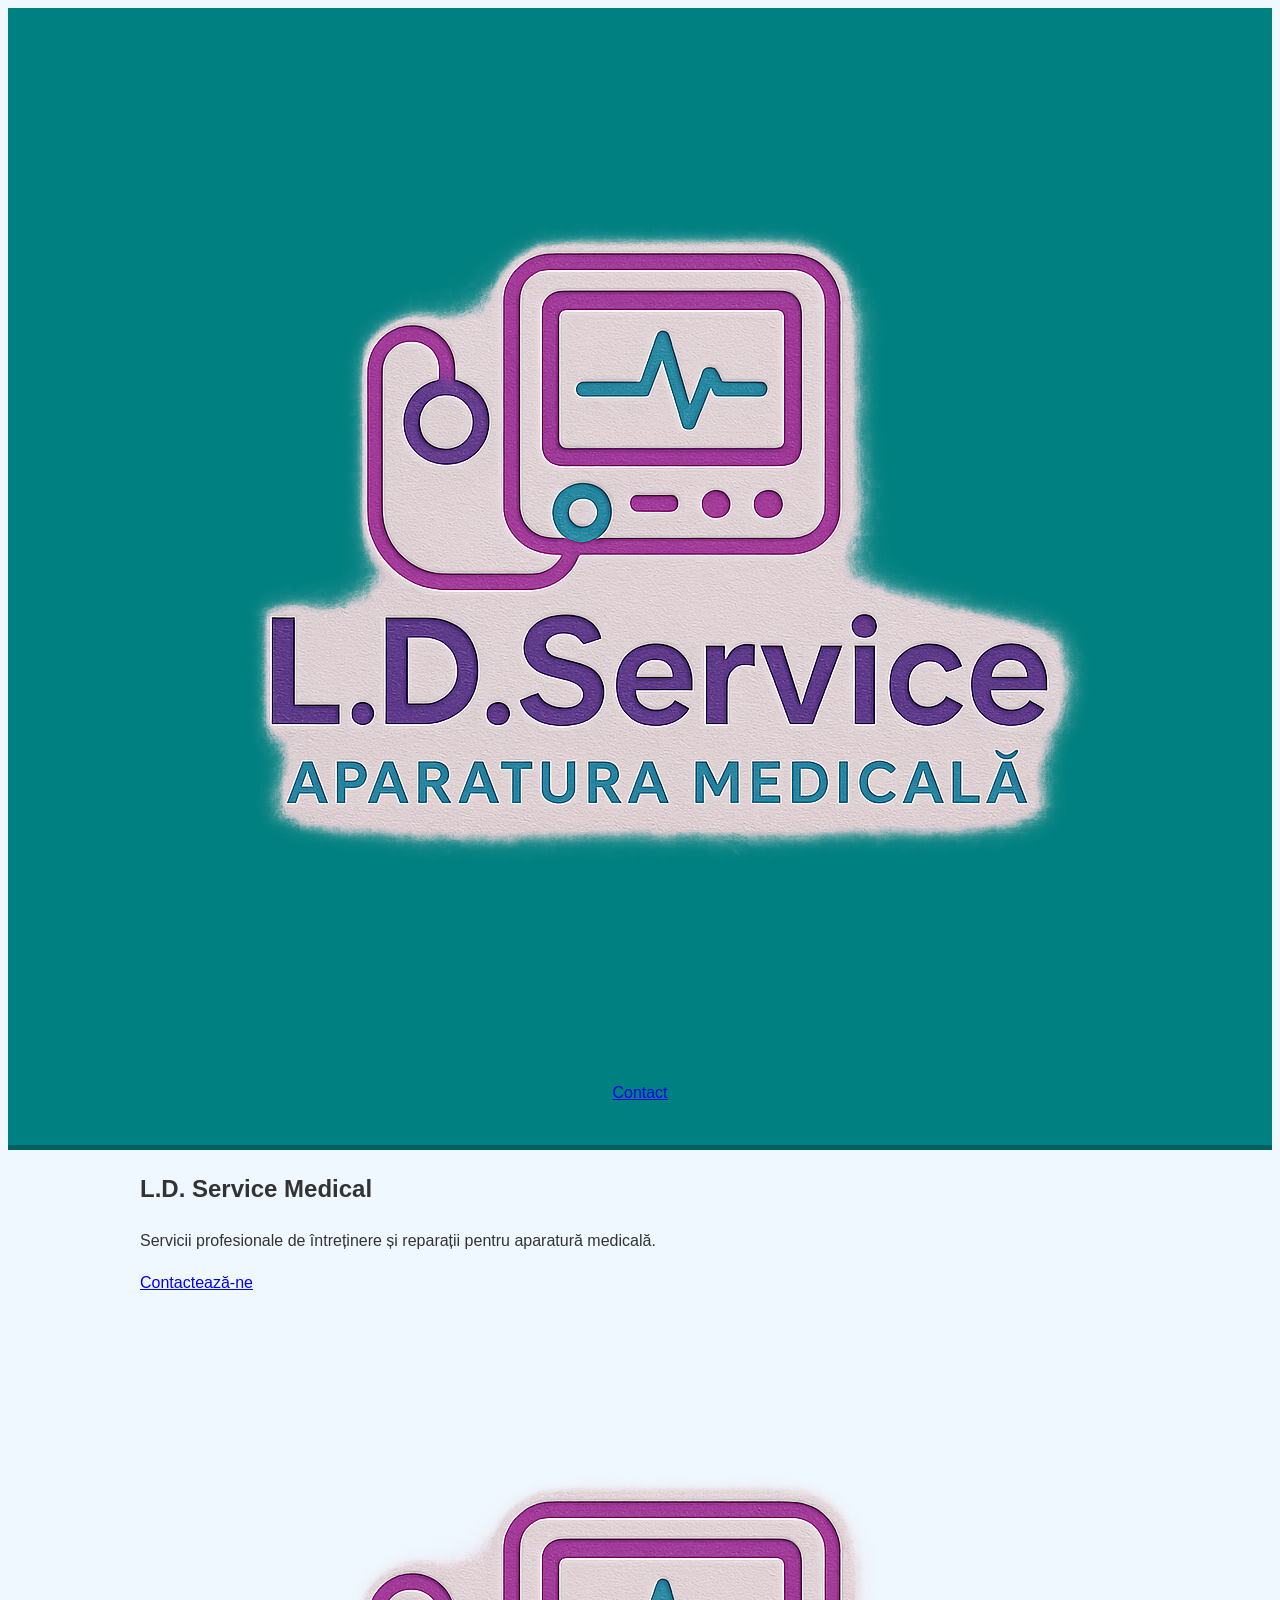
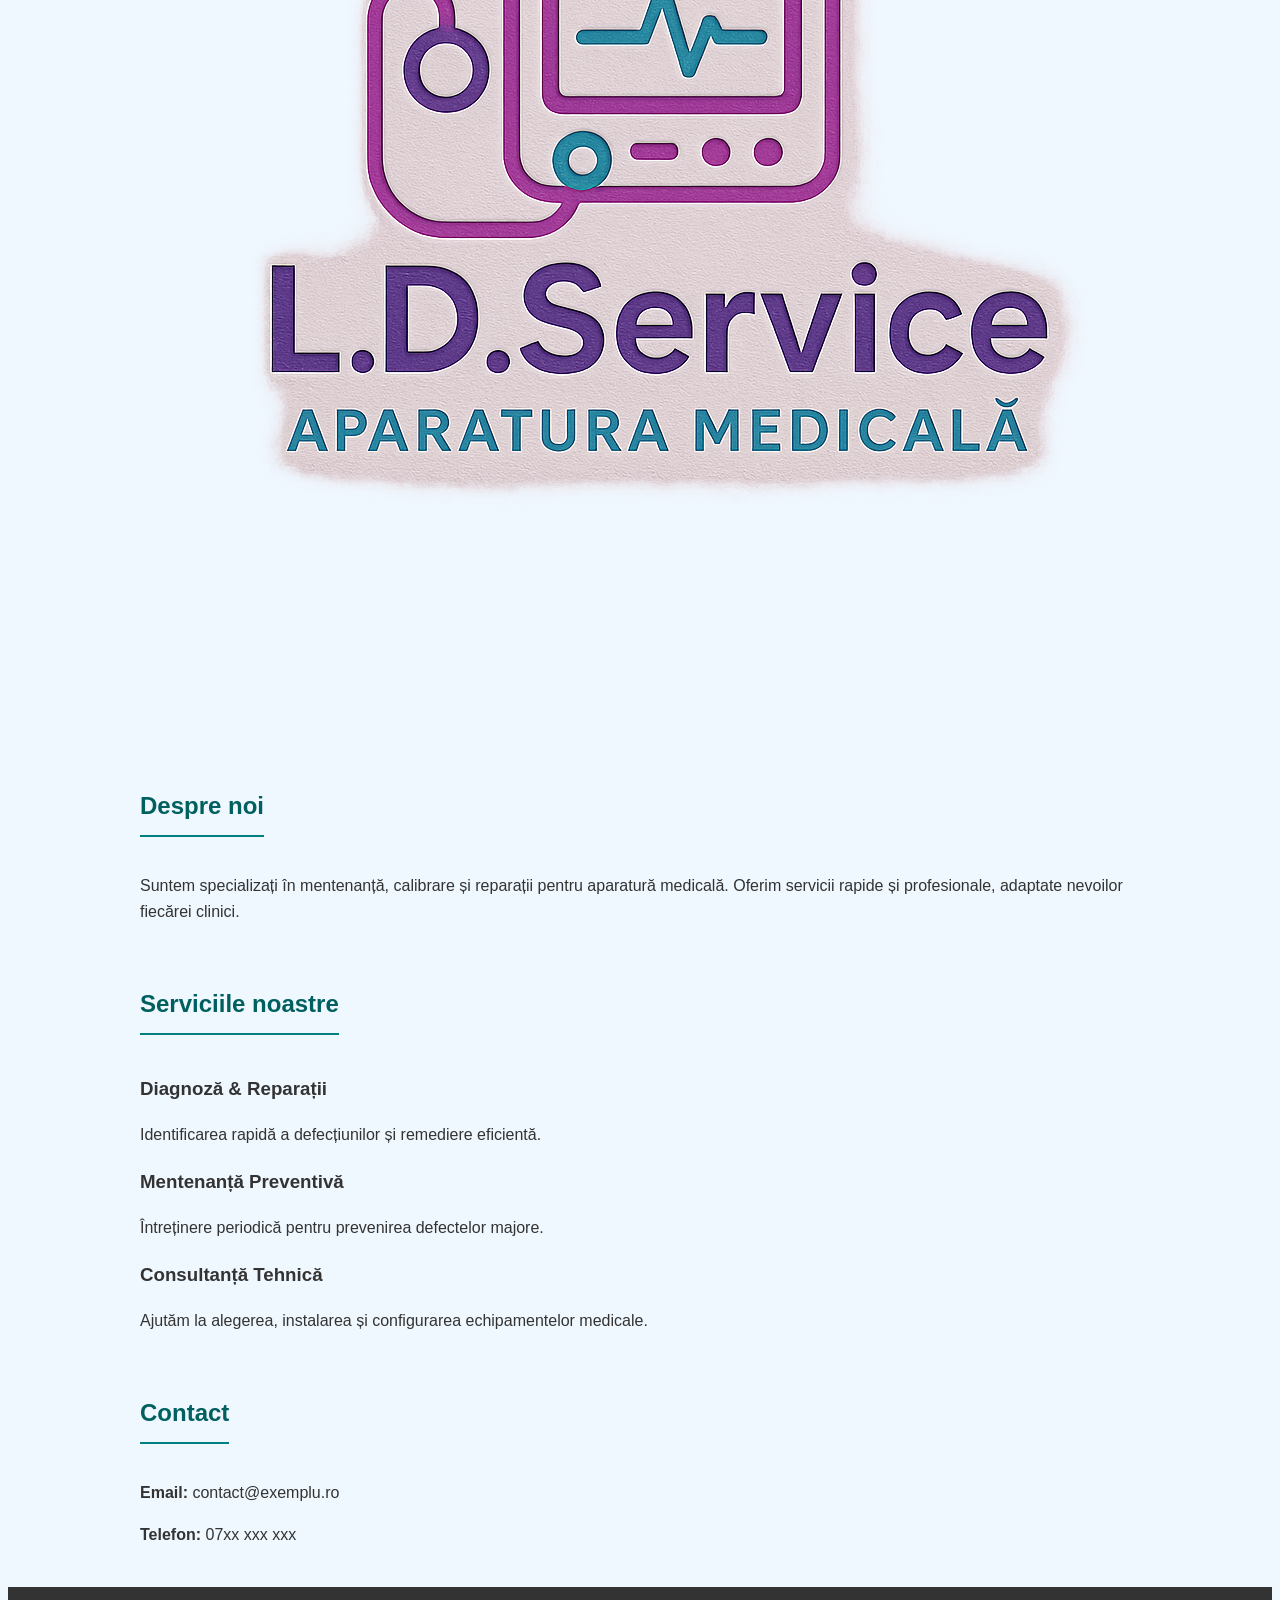
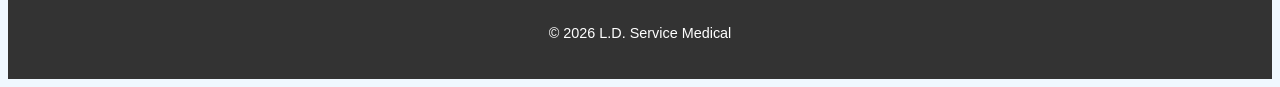
==== index.html @ e3cc91bc "index.html" ====
<!DOCTYPE html>
<html lang="ro">
<head>
    <meta charset="UTF-8">
    <meta name="viewport" content="width=device-width, initial-scale=1.0">
    <title>L.D. Service Medical</title>
    <link rel="stylesheet" href="style.css">
</head>

<body>

    <!-- HEADER -->
    <header>
        <div class="container header-content">
            <img src="logo.png" alt="L.D. Service Medical"#serviciiServicii</a>
                <a href="#contact">Contact</a>
            </nav>
        </div>
    </header>

    <!-- HERO -->
    <section class="hero">
        <div class="container hero-grid">
            <div>
                <h1>L.D. Service Medical</h1>
                <p>Servicii profesionale de întreținere și reparații pentru aparatură medicală.</p>
                <a href="#contact" class="btn">Contactează-ne</a>
            </div>

            <img src="logo.png" alt="Service Medical Logo" class="hero-img">
        </div>
    </section>

    <!-- DESPRE -->
    <section id="despre" class="section">
        <div class="container">
            <h2>Despre noi</h2>
            <p>
                Suntem specializați în mentenanță, calibrare și reparații pentru aparatură medicală.
                Oferim servicii rapide și profesionale, adaptate nevoilor fiecărei clinici.
            </p>
        </div>
    </section>

    <!-- SERVICII -->
    <section id="servicii" class="section">
        <div class="container">
            <h2>Serviciile noastre</h2>

            <div class="grid">
                <div class="card">
                    <h3>Diagnoză & Reparații</h3>
                    <p>Identificarea rapidă a defecțiunilor și remediere eficientă.</p>
                </div>

                <div class="card">
                    <h3>Mentenanță Preventivă</h3>
                    <p>Întreținere periodică pentru prevenirea defectelor majore.</p>
                </div>

                <div class="card">
                    <h3>Consultanță Tehnică</h3>
                    <p>Ajutăm la alegerea, instalarea și configurarea echipamentelor medicale.</p>
                </div>
            </div>
        </div>
    </section>

    <!-- CONTACT -->
    <section id="contact" class="section contact-section">
        <div class="container">
            <h2>Contact</h2>
            <p><strong>Email:</strong> contact@exemplu.ro</p>
            <p><strong>Telefon:</strong> 07xx xxx xxx</p>
        </div>
    </section>

    <!-- FOOTER -->
    <footer>
        <p>&copy; 2026 L.D. Service Medical</p>
    </footer>

</body>
</html>
---- style.css ----
{
    margin: 0;
    padding: 0;
    box-sizing: border-box;
}

body {
    /* --- Fonturi și fundal --- */
    font-family: 'Segoe UI', Tahoma, Geneva, Verdana, sans-serif; /* Font modern, curat */
    background-color: #f0f8ff; /* Un albastru foarte deschis, relaxant */
    color: #333; /* Culoare text principal */
    line-height: 1.6;
}

.container {
    width: 90%;
    max-width: 1000px; /* Previne site-ul să fie prea lat pe ecrane mari */
    margin: 0 auto; /* Centrează conținutul */
    padding: 0 20px;
}

header {
    background-color: #008080; /* Teal - o culoare medicală profesională */
    color: white;
    padding: 40px 0;
    text-align: center;
    border-bottom: 5px solid #005f5f; /* O nuanță mai închisă de teal pentru accent */
}

header h1 {
    font-size: 2.5rem;
    margin-bottom: 10px;
}

header .tagline {
    font-size: 1.2rem;
    font-weight: 300;
    opacity: 0.9;
}

main {
    padding: 40px 0;
}

section {
    margin-bottom: 40px;
}

h2 {
    color: #006060;
    margin-bottom: 20px;
    border-bottom: 2px solid #008080;
    padding-bottom: 10px;
    display: inline-block;
}

.introducere {
    background-color: white;
    padding: 30px;
    border-radius: 8px; /* Colțuri rotunjite */
    box-shadow: 0 2px 5px rgba(0,0,0,0.1); /* Efect de umbră discret */
}

.introducere p {
    font-size: 1.1rem;
    margin-bottom: 15px;
}

.servicii-grid {
    display: grid;
    grid-template-columns: repeat(auto-fit, minmax(300px, 1fr)); /* Grile responsive */
    gap: 20px;
}

.serviciu-item {
    background-color: white;
    padding: 20px;
    border-radius: 8px;
    border-left: 5px solid #008080; /* Linie verticală Teal pentru accent */
    box-shadow: 0 2px 5px rgba(0,0,0,0.1);
    transition: transform 0.3s ease; /* Efect vizual la trecerea mouse-ului */
}

.serviciu-item:hover {
    transform: translateY(-5px); /* Se ridică puțin la hover */
}

.serviciu-item h3 {
    color: #008080;
    margin-bottom: 10px;
}

footer {
    background-color: #333;
    color: white;
    text-align: center;
    padding: 20px 0;
    margin-top: auto; /* Împinge footer-ul jos dacă e conținut puțin */
}

footer p {
    font-size: 0.9rem;
}
/* Dimensiuni logo */
.logo-img {
  width: 36px;
  height: 36px;
  object-fit: contain;
  border-radius: 8px; /* arată bine pe fundaluri deschise */
  border: 1px solid var(--border);
  background: #fff;
}
.footer-logo .logo-img {
  border-color: rgba(255,255,255,0.2);
  background: transparent;
}
.hero-media img {
  max-width: 520px; /* limitează mărimea în HERO */
  width: 100%;
  height: auto;
  border-radius: 18px;
  border: 1px solid var(--border);
  box-shadow: var(--shadow);
}
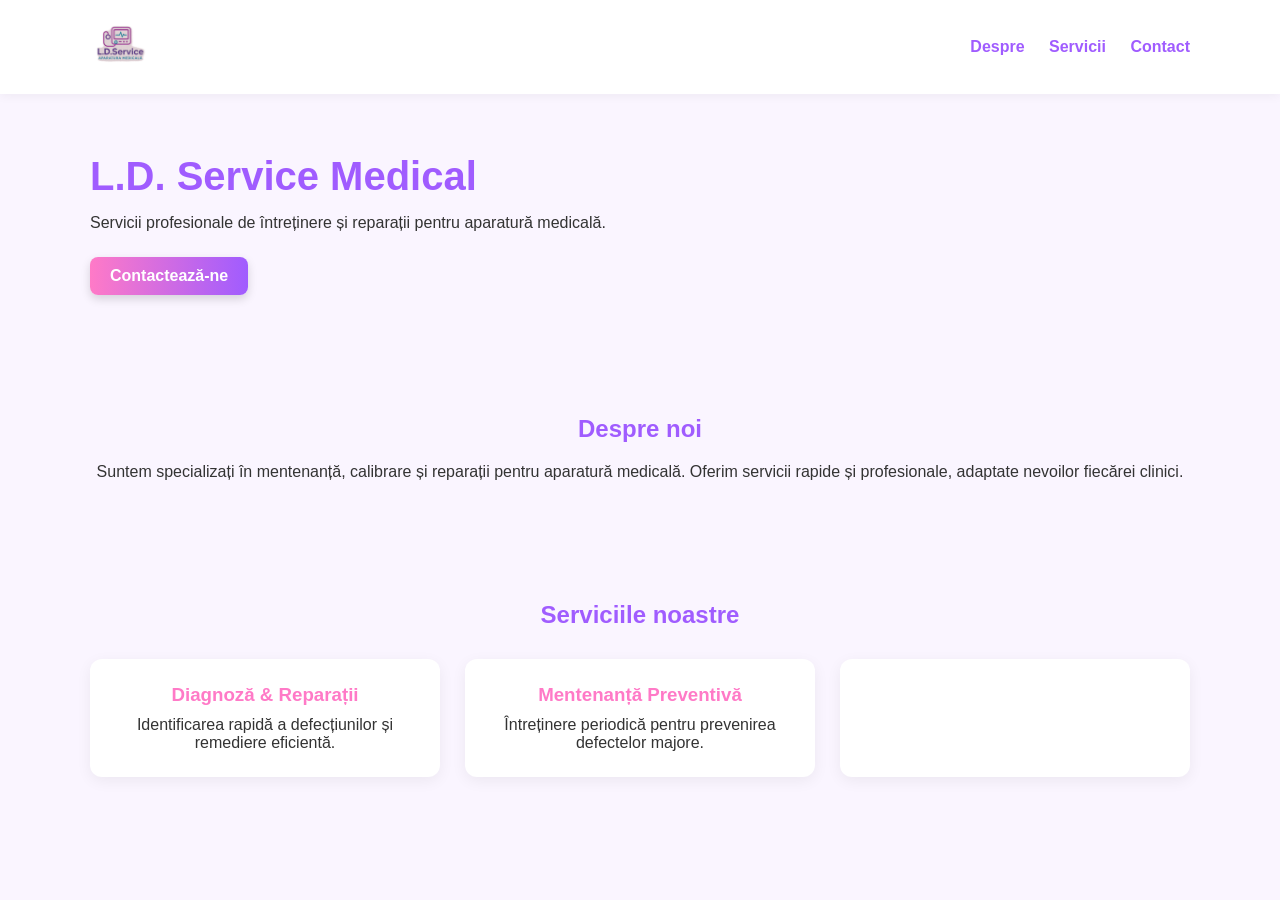
==== commit 0231d49d: "index.html" ====
--- a/index.html
+++ b/index.html
@@ -1,84 +1,66 @@
 <!DOCTYPE html>
 <html lang="ro">
 <head>
-    <meta charset="UTF-8">
-    <meta name="viewport" content="width=device-width, initial-scale=1.0">
-    <title>L.D. Service Medical</title>
-    <link rel="stylesheet" href="style.css">
+  <meta charset="UTF-8" />
+  <meta name="viewport" content="width=device-width, initial-scale=1.0"/>
+  <title>L.D. Service Medical</title>
+  <link rel="stylesheet" href="style.css" />
 </head>
 
 <body>
 
-    <!-- HEADER -->
-    <header>
-        <div class="container header-content">
-            <img src="logo.png" alt="L.D. Service Medical"#serviciiServicii</a>
-                <a href="#contact">Contact</a>
-            </nav>
+  <!-- HEADER -->
+  <header>
+    <div class="container header-content">
+      <a href="#despre" class="brand" aria-label="L.D. Service Medical - acasă">
+        <img src="logo.png" alt="Sigla L.D. Service Medical" class="logo" />
+      </a>
+
+      <nav class="main-nav" aria-label="Meniu principal">
+        <a href="#despre">Despre</a>
+        <a href="#servicii">Servicii</a>
+        <a href="#contact">Contact</a>
+      </nav>
+    </div>
+  </header>
+
+  <!-- HERO (fără imagine) -->
+  <section class="hero">
+    <div class="container hero-grid">
+      <div>
+        <h1>L.D. Service Medical</h1>
+        <p>Servicii profesionale de întreținere și reparații pentru aparatură medicală.</p>
+        <a href="#contact" class="btn">Contactează-ne</a>
+      </div>
+      <!-- Fără <img> aici, ca să nu mai apară logo mare -->
+    </div>
+  </section>
+
+  <!-- DESPRE -->
+  <section id="despre" class="section">
+    <div class="container">
+      <h2>Despre noi</h2>
+      <p>
+        Suntem specializați în mentenanță, calibrare și reparații pentru aparatură medicală.
+        Oferim servicii rapide și profesionale, adaptate nevoilor fiecărei clinici.
+      </p>
+    </div>
+  </section>
+
+  <!-- SERVICII -->
+  <section id="servicii" class="section">
+    <div class="container">
+      <h2>Serviciile noastre</h2>
+
+      <div class="grid">
+        <div class="card">
+          <h3>Diagnoză &amp; Reparații</h3>
+          <p>Identificarea rapidă a defecțiunilor și remediere eficientă.</p>
         </div>
-    </header>
 
-    <!-- HERO -->
-    <section class="hero">
-        <div class="container hero-grid">
-            <div>
-                <h1>L.D. Service Medical</h1>
-                <p>Servicii profesionale de întreținere și reparații pentru aparatură medicală.</p>
-                <a href="#contact" class="btn">Contactează-ne</a>
-            </div>
+        <div class="card">
+          <h3>Mentenanță Preventivă</h3>
+          <p>Întreținere periodică pentru prevenirea defectelor majore.</p>
+        </div>
 
-            <img src="logo.png" alt="Service Medical Logo" class="hero-img">
-        </div>
-    </section>
-
-    <!-- DESPRE -->
-    <section id="despre" class="section">
-        <div class="container">
-            <h2>Despre noi</h2>
-            <p>
-                Suntem specializați în mentenanță, calibrare și reparații pentru aparatură medicală.
-                Oferim servicii rapide și profesionale, adaptate nevoilor fiecărei clinici.
-            </p>
-        </div>
-    </section>
-
-    <!-- SERVICII -->
-    <section id="servicii" class="section">
-        <div class="container">
-            <h2>Serviciile noastre</h2>
-
-            <div class="grid">
-                <div class="card">
-                    <h3>Diagnoză & Reparații</h3>
-                    <p>Identificarea rapidă a defecțiunilor și remediere eficientă.</p>
-                </div>
-
-                <div class="card">
-                    <h3>Mentenanță Preventivă</h3>
-                    <p>Întreținere periodică pentru prevenirea defectelor majore.</p>
-                </div>
-
-                <div class="card">
-                    <h3>Consultanță Tehnică</h3>
-                    <p>Ajutăm la alegerea, instalarea și configurarea echipamentelor medicale.</p>
-                </div>
-            </div>
-        </div>
-    </section>
-
-    <!-- CONTACT -->
-    <section id="contact" class="section contact-section">
-        <div class="container">
-            <h2>Contact</h2>
-            <p><strong>Email:</strong> contact@exemplu.ro</p>
-            <p><strong>Telefon:</strong> 07xx xxx xxx</p>
-        </div>
-    </section>
-
-    <!-- FOOTER -->
-    <footer>
-        <p>&copy; 2026 L.D. Service Medical</p>
-    </footer>
-
-</body>
-</html>
+        <div class="card">
--- a/style.css
+++ b/style.css
@@ -1,124 +1,150 @@
-{
+/* RESET */
+* {
     margin: 0;
     padding: 0;
     box-sizing: border-box;
 }
 
+/* PALETA */
+:root {
+    --mov: #a05cff;
+    --roz: #ff7ac7;
+    --fundal: #faf5ff;
+    --text: #333;
+    --card: #fff;
+}
+
+/* GENERALE */
 body {
-    /* --- Fonturi și fundal --- */
-    font-family: 'Segoe UI', Tahoma, Geneva, Verdana, sans-serif; /* Font modern, curat */
-    background-color: #f0f8ff; /* Un albastru foarte deschis, relaxant */
-    color: #333; /* Culoare text principal */
-    line-height: 1.6;
+    font-family: "Segoe UI", sans-serif;
+    background: var(--fundal);
+    color: var(--text);
 }
 
 .container {
     width: 90%;
-    max-width: 1000px; /* Previne site-ul să fie prea lat pe ecrane mari */
-    margin: 0 auto; /* Centrează conținutul */
-    padding: 0 20px;
+    max-width: 1100px;
+    margin: auto;
 }
 
+/* HEADER */
 header {
-    background-color: #008080; /* Teal - o culoare medicală profesională */
-    color: white;
-    padding: 40px 0;
-    text-align: center;
-    border-bottom: 5px solid #005f5f; /* O nuanță mai închisă de teal pentru accent */
+    background: white;
+    box-shadow: 0 2px 10px rgba(0,0,0,0.05);
+    padding: 15px 0;
 }
 
-header h1 {
-    font-size: 2.5rem;
-    margin-bottom: 10px;
+.header-content {
+    display: flex;
+    justify-content: space-between;
+    align-items: center;
 }
 
-header .tagline {
-    font-size: 1.2rem;
-    font-weight: 300;
-    opacity: 0.9;
+.logo {
+    height: 60px;
 }
 
-main {
-    padding: 40px 0;
+nav a {
+    margin-left: 20px;
+    text-decoration: none;
+    color: var(--mov);
+    font-weight: 600;
 }
 
-section {
-    margin-bottom: 40px;
+/* HERO */
+.hero {
+    padding: 60px 0;
+}
+
+.hero-grid {
+    display: grid;
+    grid-template-columns: 1fr 1fr;
+    align-items: center;
+    gap: 40px;
+}
+
+.hero h1 {
+    font-size: 2.5rem;
+    color: var(--mov);
+}
+
+.hero p {
+    margin: 15px 0;
+}
+
+.hero-img {
+    width: 100%;
+    max-width: 300px;
+    justify-self: center;
+}
+
+/* BUTON */
+.btn {
+    display: inline-block;
+    padding: 10px 20px;
+    background: linear-gradient(90deg, var(--roz), var(--mov));
+    color: white;
+    border-radius: 8px;
+    text-decoration: none;
+    font-weight: bold;
+    box-shadow: 0 4px 10px rgba(0,0,0,0.15);
+    margin-top: 10px;
+}
+
+/* SECTIUNI */
+.section {
+    padding: 60px 0;
+    text-align: center;
 }
 
 h2 {
-    color: #006060;
     margin-bottom: 20px;
-    border-bottom: 2px solid #008080;
-    padding-bottom: 10px;
-    display: inline-block;
+    color: var(--mov);
 }
 
-.introducere {
-    background-color: white;
-    padding: 30px;
-    border-radius: 8px; /* Colțuri rotunjite */
-    box-shadow: 0 2px 5px rgba(0,0,0,0.1); /* Efect de umbră discret */
+/* GRID SERVICII */
+.grid {
+    display: grid;
+    grid-template-columns: repeat(auto-fit, minmax(250px, 1fr));
+    gap: 25px;
+    margin-top: 30px;
 }
 
-.introducere p {
-    font-size: 1.1rem;
-    margin-bottom: 15px;
+.card {
+    background: var(--card);
+    padding: 25px;
+    border-radius: 12px;
+    box-shadow: 0 4px 15px rgba(0,0,0,0.06);
 }
 
-.servicii-grid {
-    display: grid;
-    grid-template-columns: repeat(auto-fit, minmax(300px, 1fr)); /* Grile responsive */
-    gap: 20px;
+.card h3 {
+    margin-bottom: 10px;
+    color: var(--roz);
 }
 
-.serviciu-item {
-    background-color: white;
-    padding: 20px;
-    border-radius: 8px;
-    border-left: 5px solid #008080; /* Linie verticală Teal pentru accent */
-    box-shadow: 0 2px 5px rgba(0,0,0,0.1);
-    transition: transform 0.3s ease; /* Efect vizual la trecerea mouse-ului */
+/* CONTACT */
+.contact-section p {
+    font-size: 1.1rem;
+    margin: 8px 0;
 }
 
-.serviciu-item:hover {
-    transform: translateY(-5px); /* Se ridică puțin la hover */
+/* FOOTER */
+footer {
+    background: var(--mov);
+    color: white;
+    text-align: center;
+    padding: 15px 0;
+    margin-top: 40px;
 }
 
-.serviciu-item h3 {
-    color: #008080;
-    margin-bottom: 10px;
+/* RESPONSIVE */
+@media(max-width: 768px){
+    .hero-grid {
+        grid-template-columns: 1fr;
+        text-align: center;
+    }
+
+    nav {
+        display: none; /* simplu pentru început */
+    }
 }
-
-footer {
-    background-color: #333;
-    color: white;
-    text-align: center;
-    padding: 20px 0;
-    margin-top: auto; /* Împinge footer-ul jos dacă e conținut puțin */
-}
-
-footer p {
-    font-size: 0.9rem;
-}
-/* Dimensiuni logo */
-.logo-img {
-  width: 36px;
-  height: 36px;
-  object-fit: contain;
-  border-radius: 8px; /* arată bine pe fundaluri deschise */
-  border: 1px solid var(--border);
-  background: #fff;
-}
-.footer-logo .logo-img {
-  border-color: rgba(255,255,255,0.2);
-  background: transparent;
-}
-.hero-media img {
-  max-width: 520px; /* limitează mărimea în HERO */
-  width: 100%;
-  height: auto;
-  border-radius: 18px;
-  border: 1px solid var(--border);
-  box-shadow: var(--shadow);
-}
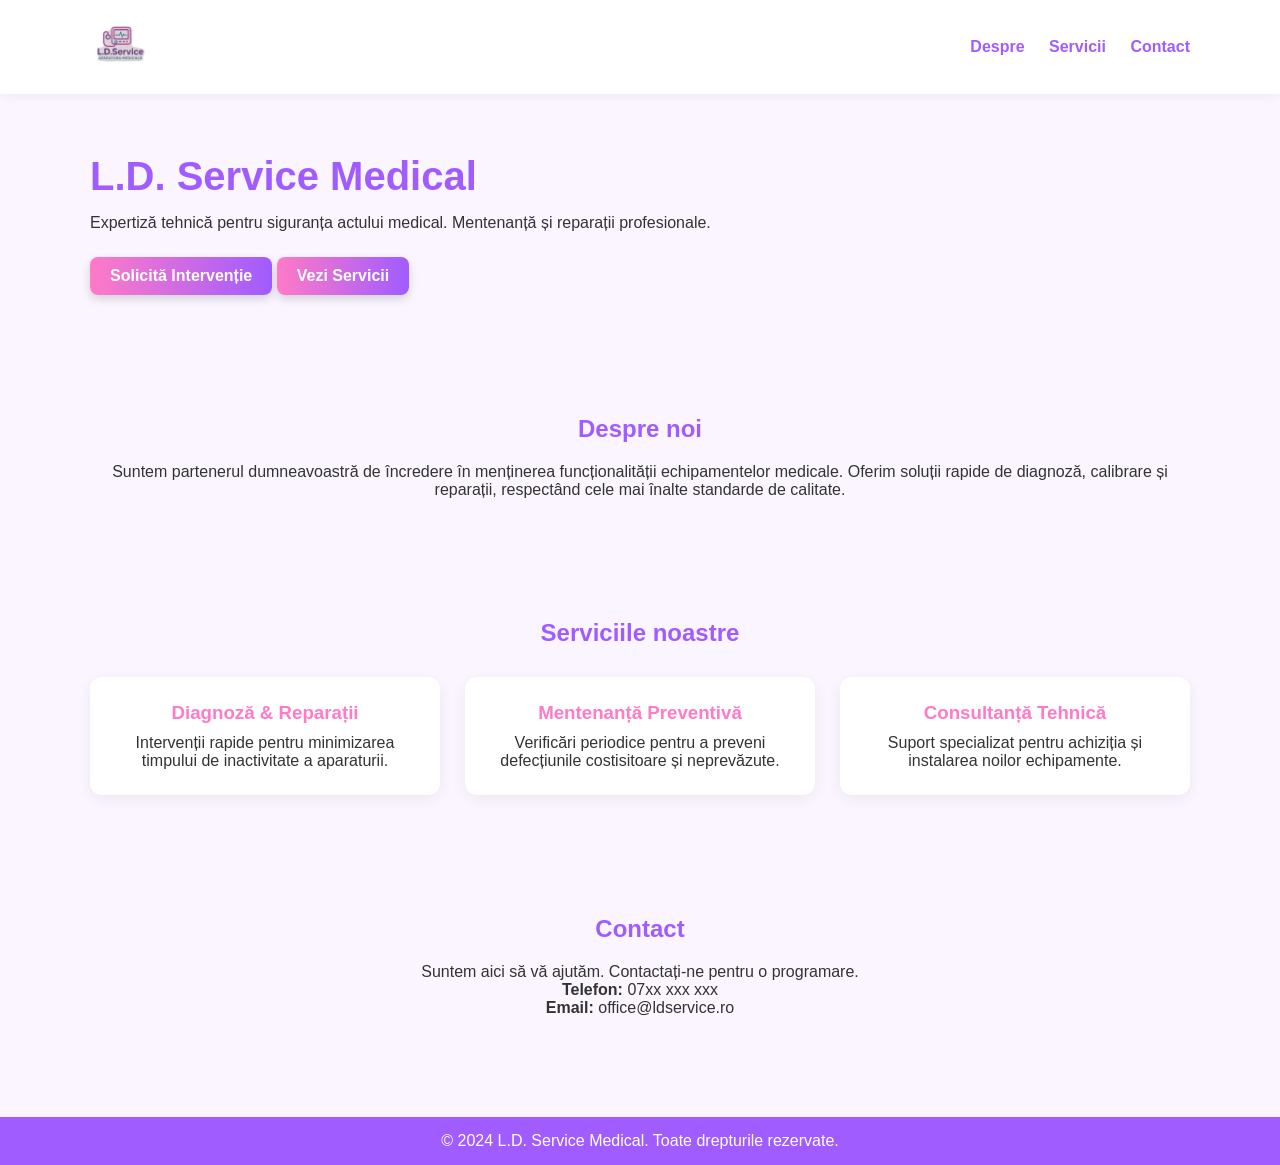
==== commit baf7b5c6: "index.html" ====
--- a/index.html
+++ b/index.html
@@ -3,64 +3,84 @@
 <head>
   <meta charset="UTF-8" />
   <meta name="viewport" content="width=device-width, initial-scale=1.0"/>
-  <title>L.D. Service Medical</title>
+  <title>L.D. Service Medical | Profesionalism în Mentenanță</title>
   <link rel="stylesheet" href="style.css" />
 </head>
-
 <body>
 
-  <!-- HEADER -->
   <header>
     <div class="container header-content">
-      <a href="#despre" class="brand" aria-label="L.D. Service Medical - acasă">
-        <img src="logo.png" alt="Sigla L.D. Service Medical" class="logo" />
+      <a href="#" class="brand">
+        <img src="logo.png" alt="L.D. Service Medical" class="logo" />
       </a>
-
-      <nav class="main-nav" aria-label="Meniu principal">
+      <nav class="main-nav">
         <a href="#despre">Despre</a>
         <a href="#servicii">Servicii</a>
-        <a href="#contact">Contact</a>
+        <a href="#contact" class="btn-nav">Contact</a>
       </nav>
     </div>
   </header>
 
-  <!-- HERO (fără imagine) -->
-  <section class="hero">
-    <div class="container hero-grid">
-      <div>
+  <main>
+    <section class="hero">
+      <div class="container">
         <h1>L.D. Service Medical</h1>
-        <p>Servicii profesionale de întreținere și reparații pentru aparatură medicală.</p>
-        <a href="#contact" class="btn">Contactează-ne</a>
+        <p>Expertiză tehnică pentru siguranța actului medical. Mentenanță și reparații profesionale.</p>
+        <div class="hero-btns">
+          <a href="#contact" class="btn">Solicită Intervenție</a>
+          <a href="#servicii" class="btn btn-outline">Vezi Servicii</a>
+        </div>
       </div>
-      <!-- Fără <img> aici, ca să nu mai apară logo mare -->
+    </section>
+
+    <section id="despre" class="section">
+      <div class="container">
+        <h2>Despre noi</h2>
+        <div class="divider"></div>
+        <p class="section-text">
+          Suntem partenerul dumneavoastră de încredere în menținerea funcționalității echipamentelor medicale. 
+          Oferim soluții rapide de diagnoză, calibrare și reparații, respectând cele mai înalte standarde de calitate.
+        </p>
+      </div>
+    </section>
+
+    <section id="servicii" class="section bg-light">
+      <div class="container">
+        <h2>Serviciile noastre</h2>
+        <div class="grid">
+          <article class="card">
+            <h3>Diagnoză & Reparații</h3>
+            <p>Intervenții rapide pentru minimizarea timpului de inactivitate a aparaturii.</p>
+          </article>
+          <article class="card">
+            <h3>Mentenanță Preventivă</h3>
+            <p>Verificări periodice pentru a preveni defecțiunile costisitoare și neprevăzute.</p>
+          </article>
+          <article class="card">
+            <h3>Consultanță Tehnică</h3>
+            <p>Suport specializat pentru achiziția și instalarea noilor echipamente.</p>
+          </article>
+        </div>
+      </div>
+    </section>
+
+    <section id="contact" class="section">
+      <div class="container">
+        <h2>Contact</h2>
+        <p>Suntem aici să vă ajutăm. Contactați-ne pentru o programare.</p>
+        <div class="contact-info">
+          <p><strong>Telefon:</strong> 07xx xxx xxx</p>
+          <p><strong>Email:</strong> office@ldservice.ro</p>
+        </div>
+      </div>
+    </section>
+  </main>
+
+  <footer>
+    <div class="container">
+      <p>&copy; 2024 L.D. Service Medical. Toate drepturile rezervate.</p>
     </div>
-  </section>
+  </footer>
 
-  <!-- DESPRE -->
-  <section id="despre" class="section">
-    <div class="container">
-      <h2>Despre noi</h2>
-      <p>
-        Suntem specializați în mentenanță, calibrare și reparații pentru aparatură medicală.
-        Oferim servicii rapide și profesionale, adaptate nevoilor fiecărei clinici.
-      </p>
-    </div>
-  </section>
-
-  <!-- SERVICII -->
-  <section id="servicii" class="section">
-    <div class="container">
-      <h2>Serviciile noastre</h2>
-
-      <div class="grid">
-        <div class="card">
-          <h3>Diagnoză &amp; Reparații</h3>
-          <p>Identificarea rapidă a defecțiunilor și remediere eficientă.</p>
-        </div>
-
-        <div class="card">
-          <h3>Mentenanță Preventivă</h3>
-          <p>Întreținere periodică pentru prevenirea defectelor majore.</p>
-        </div>
-
-        <div class="card">
+</body>
+</html>
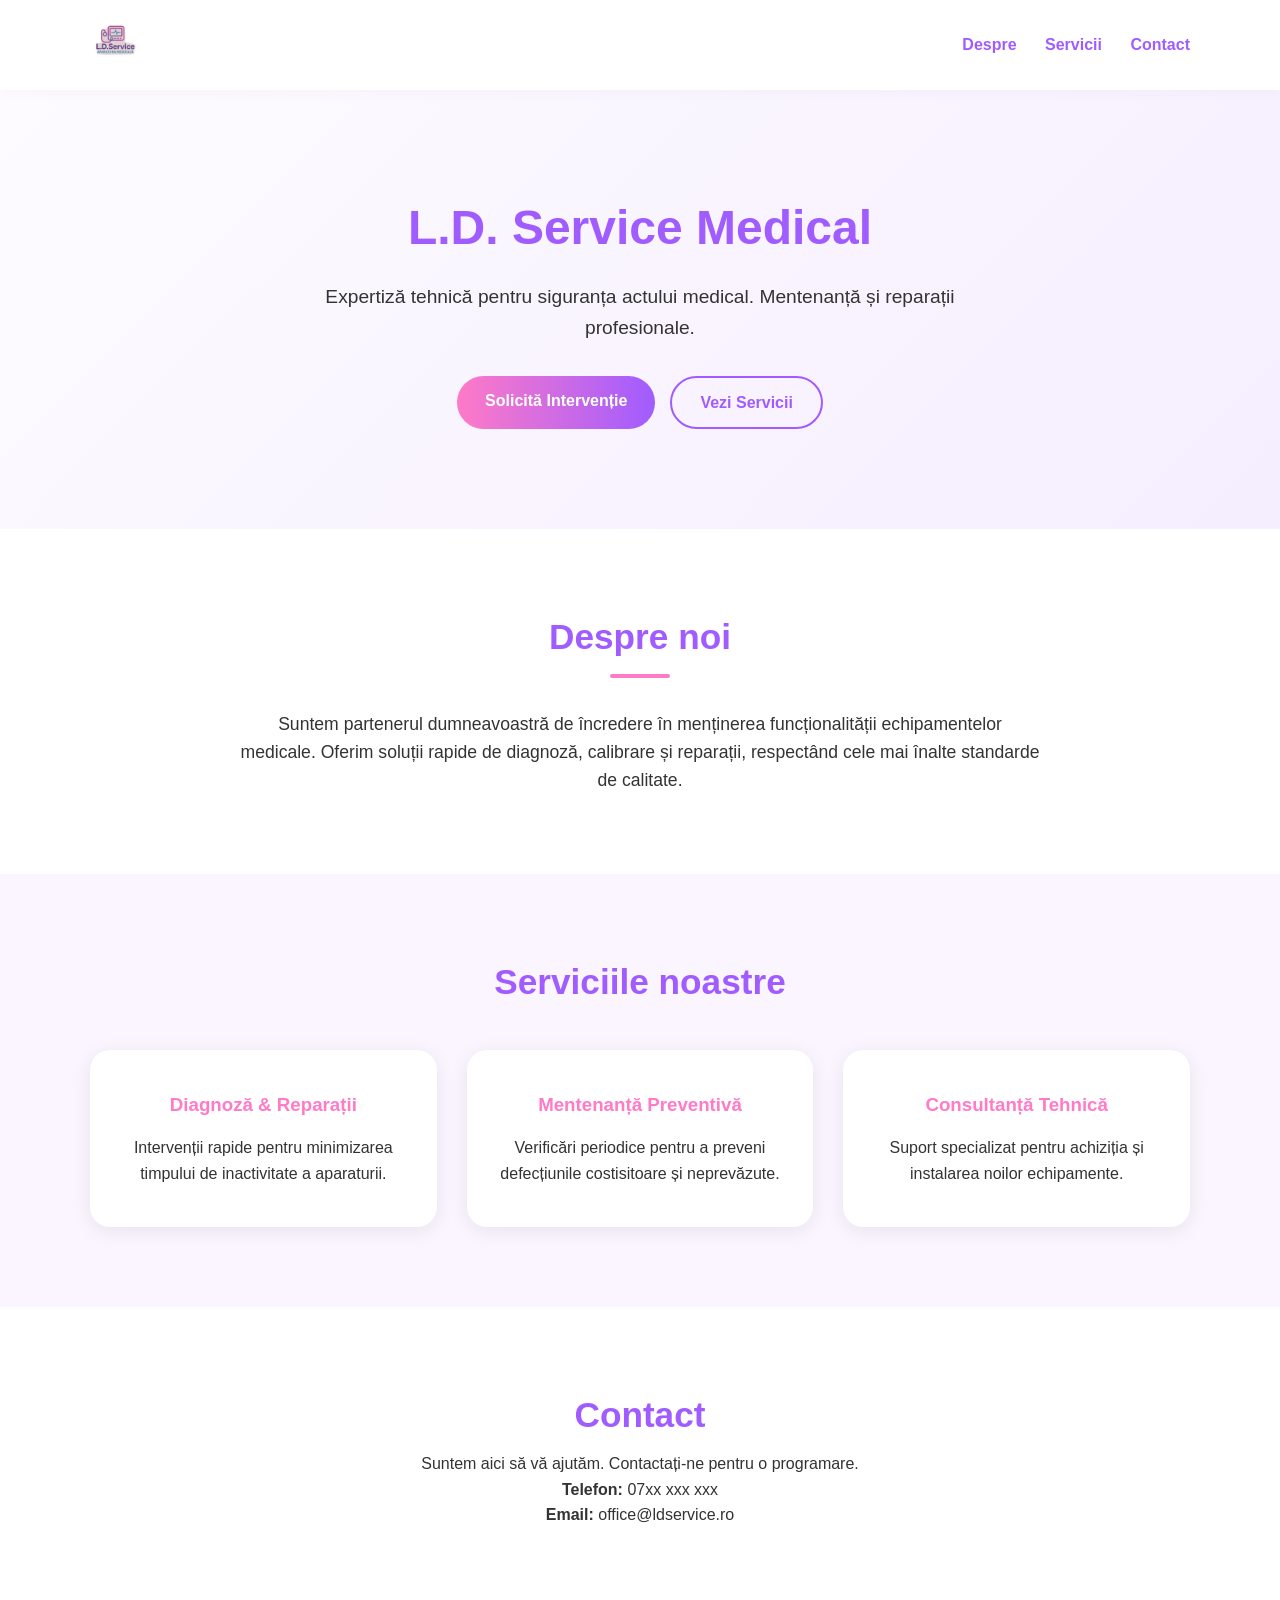
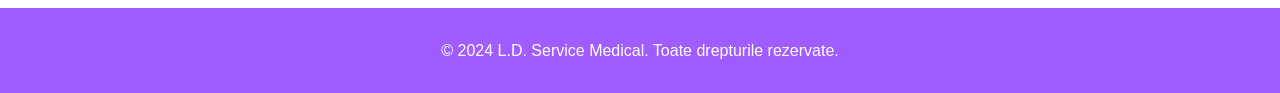
==== commit 9a9c674d: "index.html" ====
--- a/index.html
+++ b/index.html
@@ -27,7 +27,7 @@
         <h1>L.D. Service Medical</h1>
         <p>Expertiză tehnică pentru siguranța actului medical. Mentenanță și reparații profesionale.</p>
         <div class="hero-btns">
-          <a href="#contact" class="btn">Solicită Intervenție</a>
+          <a href="contact.html" class="btn">Solicită Intervenție</a>
           <a href="#servicii" class="btn btn-outline">Vezi Servicii</a>
         </div>
       </div>
--- a/style.css
+++ b/style.css
@@ -1,24 +1,25 @@
-/* RESET */
+:root {
+    --primary: #a05cff;
+    --secondary: #ff7ac7;
+    --dark: #333;
+    --light: #faf5ff;
+    --white: #ffffff;
+    --shadow: 0 4px 20px rgba(0,0,0,0.08);
+}
+
 * {
     margin: 0;
     padding: 0;
     box-sizing: border-box;
 }
 
-/* PALETA */
-:root {
-    --mov: #a05cff;
-    --roz: #ff7ac7;
-    --fundal: #faf5ff;
-    --text: #333;
-    --card: #fff;
-}
-
-/* GENERALE */
+html { scroll-behavior: smooth; }
+
 body {
-    font-family: "Segoe UI", sans-serif;
-    background: var(--fundal);
-    color: var(--text);
+    font-family: 'Segoe UI', Roboto, Helvetica, Arial, sans-serif;
+    line-height: 1.6;
+    color: var(--dark);
+    background-color: var(--white);
 }
 
 .container {
@@ -29,9 +30,12 @@
 
 /* HEADER */
 header {
-    background: white;
-    box-shadow: 0 2px 10px rgba(0,0,0,0.05);
-    padding: 15px 0;
+    background: var(--white);
+    padding: 1rem 0;
+    position: sticky;
+    top: 0;
+    box-shadow: 0 2px 15px rgba(0,0,0,0.03);
+    z-index: 100;
 }
 
 .header-content {
@@ -40,111 +44,170 @@
     align-items: center;
 }
 
-.logo {
-    height: 60px;
-}
-
-nav a {
-    margin-left: 20px;
+.logo { height: 50px; }
+
+.main-nav a {
     text-decoration: none;
-    color: var(--mov);
+    color: var(--primary);
     font-weight: 600;
-}
+    margin-left: 1.5rem;
+    transition: 0.3s;
+}
+
+.main-nav a:hover { color: var(--secondary); }
 
 /* HERO */
 .hero {
-    padding: 60px 0;
-}
-
-.hero-grid {
-    display: grid;
-    grid-template-columns: 1fr 1fr;
-    align-items: center;
-    gap: 40px;
+    padding: 100px 0;
+    background: linear-gradient(135deg, #fdfbff 0%, #f5eeff 100%);
+    text-align: center;
 }
 
 .hero h1 {
-    font-size: 2.5rem;
-    color: var(--mov);
+    font-size: 3rem;
+    color: var(--primary);
+    margin-bottom: 1rem;
 }
 
 .hero p {
-    margin: 15px 0;
-}
-
-.hero-img {
-    width: 100%;
-    max-width: 300px;
-    justify-self: center;
-}
-
-/* BUTON */
+    font-size: 1.2rem;
+    max-width: 700px;
+    margin: 0 auto 2rem;
+}
+
+.hero-btns {
+    display: flex;
+    gap: 15px;
+    justify-content: center;
+}
+
+/* BUTOANE */
 .btn {
-    display: inline-block;
-    padding: 10px 20px;
-    background: linear-gradient(90deg, var(--roz), var(--mov));
-    color: white;
-    border-radius: 8px;
+    padding: 12px 28px;
+    border-radius: 50px;
     text-decoration: none;
-    font-weight: bold;
-    box-shadow: 0 4px 10px rgba(0,0,0,0.15);
-    margin-top: 10px;
+    font-weight: 600;
+    transition: 0.3s;
+    background: linear-gradient(90deg, var(--secondary), var(--primary));
+    color: var(--white);
+    border: none;
+}
+
+.btn-outline {
+    background: transparent;
+    border: 2px solid var(--primary);
+    color: var(--primary);
+}
+
+.btn:hover {
+    transform: translateY(-2px);
+    box-shadow: 0 5px 15px rgba(160, 92, 255, 0.3);
 }
 
 /* SECTIUNI */
-.section {
-    padding: 60px 0;
-    text-align: center;
-}
-
-h2 {
-    margin-bottom: 20px;
-    color: var(--mov);
-}
+.section { padding: 80px 0; text-align: center; }
+.bg-light { background-color: var(--light); }
+
+h2 { font-size: 2.2rem; color: var(--primary); margin-bottom: 0.5rem; }
+
+.divider {
+    width: 60px;
+    height: 4px;
+    background: var(--secondary);
+    margin: 0 auto 2rem;
+    border-radius: 2px;
+}
+
+.section-text { max-width: 800px; margin: auto; font-size: 1.1rem; }
 
 /* GRID SERVICII */
 .grid {
     display: grid;
-    grid-template-columns: repeat(auto-fit, minmax(250px, 1fr));
-    gap: 25px;
-    margin-top: 30px;
+    grid-template-columns: repeat(auto-fit, minmax(280px, 1fr));
+    gap: 30px;
+    margin-top: 40px;
 }
 
 .card {
-    background: var(--card);
-    padding: 25px;
-    border-radius: 12px;
-    box-shadow: 0 4px 15px rgba(0,0,0,0.06);
-}
-
-.card h3 {
-    margin-bottom: 10px;
-    color: var(--roz);
-}
-
-/* CONTACT */
-.contact-section p {
-    font-size: 1.1rem;
-    margin: 8px 0;
-}
+    background: var(--white);
+    padding: 40px 30px;
+    border-radius: 20px;
+    box-shadow: var(--shadow);
+    transition: 0.3s;
+}
+
+.card:hover { transform: translateY(-10px); }
+.card h3 { color: var(--secondary); margin-bottom: 15px; }
 
 /* FOOTER */
 footer {
-    background: var(--mov);
-    color: white;
+    background: var(--primary);
+    color: var(--white);
+    padding: 30px 0;
     text-align: center;
-    padding: 15px 0;
-    margin-top: 40px;
 }
 
 /* RESPONSIVE */
-@media(max-width: 768px){
-    .hero-grid {
-        grid-template-columns: 1fr;
-        text-align: center;
+@media (max-width: 768px) {
+    .hero h1 { font-size: 2.2rem; }
+    .main-nav { display: none; } /* Recomandat: Adaugă un meniu burger ulterior */
+    .hero-btns { flex-direction: column; align-items: center; }
+}
+/* STILURI PENTRU FORMULAR */
+.form-wrapper {
+    max-width: 600px;
+    margin: 0 auto;
+    background: var(--white);
+    padding: 40px;
+    border-radius: 20px;
+    box-shadow: var(--shadow);
+    text-align: left;
+}
+
+.contact-form {
+    margin-top: 30px;
+}
+
+.form-group {
+    margin-bottom: 20px;
+}
+
+.form-group label {
+    display: block;
+    margin-bottom: 8px;
+    font-weight: 600;
+    color: var(--primary);
+}
+
+.form-group input, 
+.form-group select, 
+.form-group textarea {
+    width: 100%;
+    padding: 12px 15px;
+    border: 2px solid #eee;
+    border-radius: 8px;
+    font-family: inherit;
+    font-size: 1rem;
+    transition: 0.3s;
+}
+
+.form-group input:focus, 
+.form-group textarea:focus {
+    outline: none;
+    border-color: var(--primary);
+    background-color: #fff;
+}
+
+.btn-full {
+    width: 100%;
+    cursor: pointer;
+    border: none;
+    font-size: 1.1rem;
+    margin-top: 10px;
+}
+
+@media (max-width: 480px) {
+    .form-wrapper {
+        padding: 25px;
     }
-
-    nav {
-        display: none; /* simplu pentru început */
-    }
-}
+}
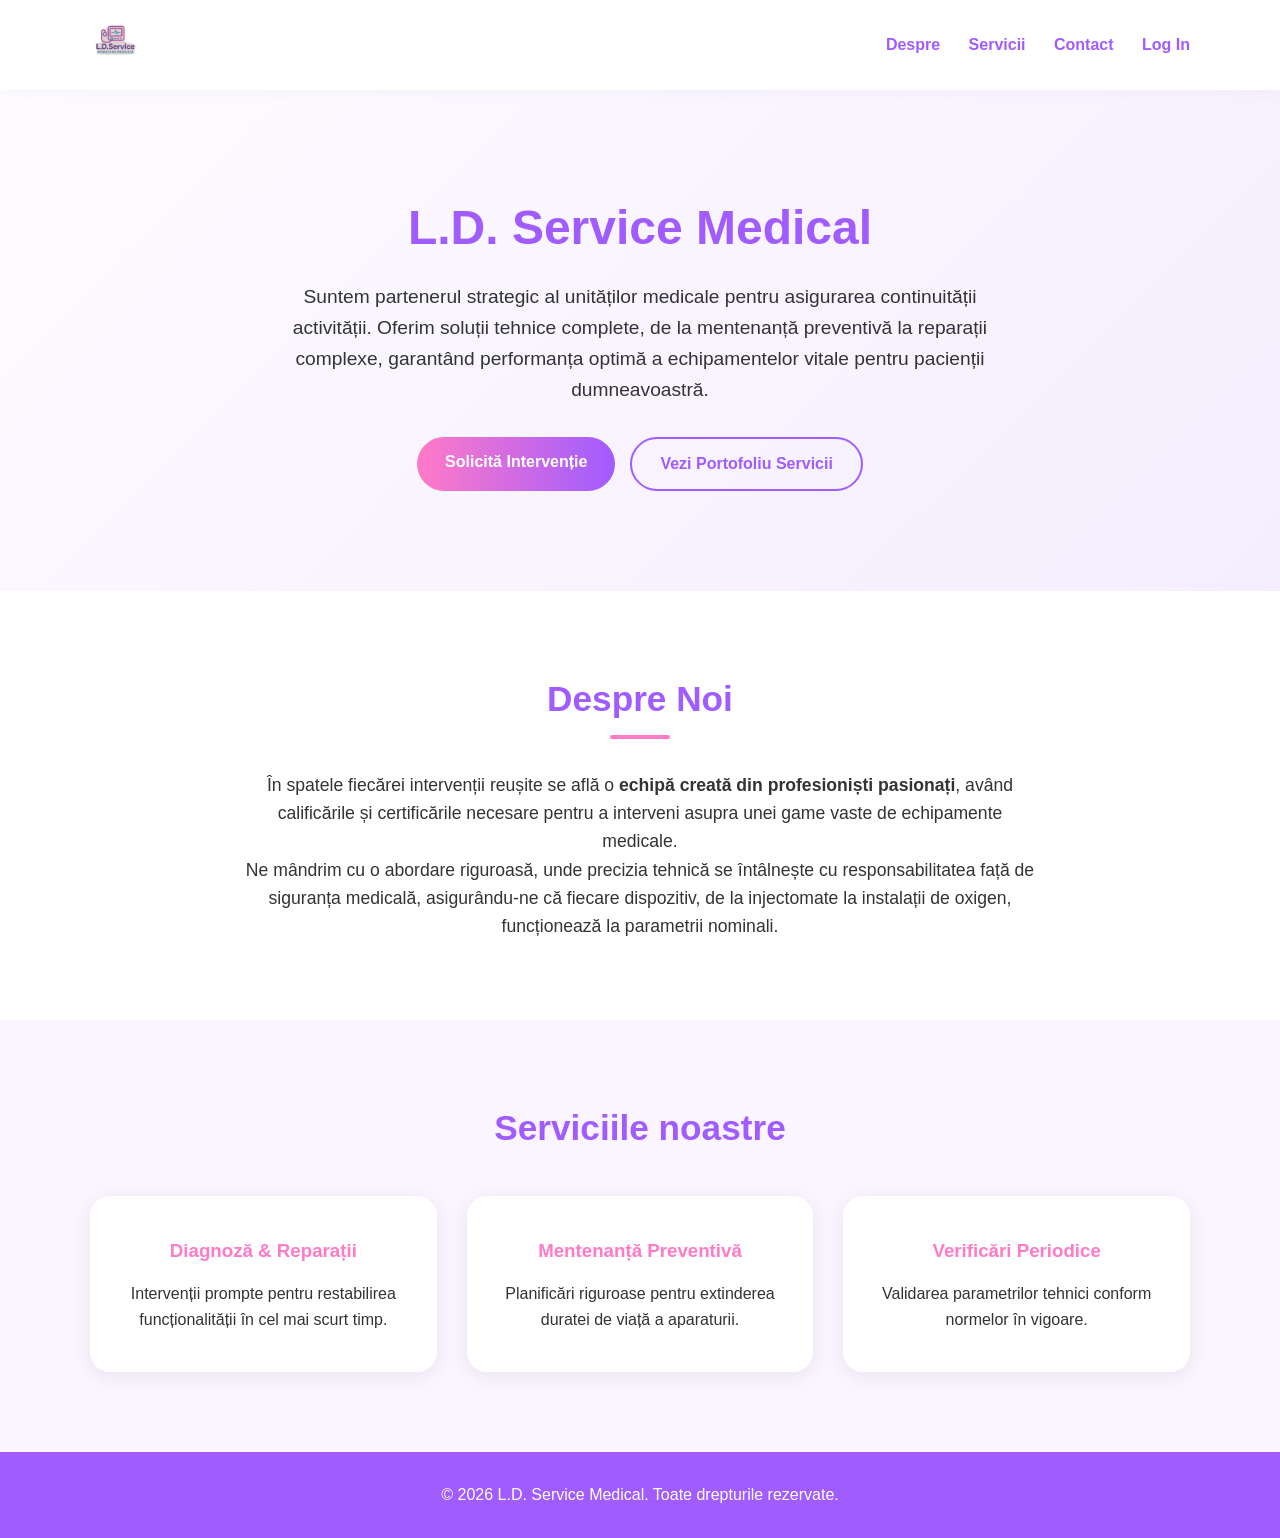
==== commit 10090128: "index.html" ====
--- a/index.html
+++ b/index.html
@@ -3,7 +3,7 @@
 <head>
   <meta charset="UTF-8" />
   <meta name="viewport" content="width=device-width, initial-scale=1.0"/>
-  <title>L.D. Service Medical | Profesionalism în Mentenanță</title>
+  <title>L.D. Service Medical | Mentenanță Echipamente</title>
   <link rel="stylesheet" href="style.css" />
 </head>
 <body>
@@ -16,7 +16,8 @@
       <nav class="main-nav">
         <a href="#despre">Despre</a>
         <a href="#servicii">Servicii</a>
-        <a href="#contact" class="btn-nav">Contact</a>
+        <a href="#contact">Contact</a>
+        <a href="login.html" class="btn-login">Log In</a>
       </nav>
     </div>
   </header>
@@ -24,23 +25,33 @@
   <main>
     <section class="hero">
       <div class="container">
-        <h1>L.D. Service Medical</h1>
-        <p>Expertiză tehnică pentru siguranța actului medical. Mentenanță și reparații profesionale.</p>
+        <h1 class="hero-title small-title">L.D. Service Medical</h1>
+        <p class="hero-description">
+          Suntem partenerul strategic al unităților medicale pentru asigurarea continuității activității. 
+          Oferim soluții tehnice complete, de la mentenanță preventivă la reparații complexe, garantând 
+          performanța optimă a echipamentelor vitale pentru pacienții dumneavoastră.
+        </p>
         <div class="hero-btns">
           <a href="contact.html" class="btn">Solicită Intervenție</a>
-          <a href="#servicii" class="btn btn-outline">Vezi Servicii</a>
+          <a href="#servicii" class="btn btn-outline">Vezi Portofoliu Servicii</a>
         </div>
       </div>
     </section>
 
     <section id="despre" class="section">
       <div class="container">
-        <h2>Despre noi</h2>
-        <div class="divider"></div>
-        <p class="section-text">
-          Suntem partenerul dumneavoastră de încredere în menținerea funcționalității echipamentelor medicale. 
-          Oferim soluții rapide de diagnoză, calibrare și reparații, respectând cele mai înalte standarde de calitate.
-        </p>
+        <div class="about-card">
+          <h2>Despre Noi</h2>
+          <div class="divider"></div>
+          <p class="section-text">
+            În spatele fiecărei intervenții reușite se află o <strong>echipă creată din profesioniști pasionați</strong>, 
+            având calificările și certificările necesare pentru a interveni asupra unei game vaste de echipamente medicale. 
+          </p>
+          <p class="section-text mt-1">
+            Ne mândrim cu o abordare riguroasă, unde precizia tehnică se întâlnește cu responsabilitatea față de siguranța medicală, 
+            asigurându-ne că fiecare dispozitiv, de la injectomate la instalații de oxigen, funcționează la parametrii nominali.
+          </p>
+        </div>
       </div>
     </section>
 
@@ -50,27 +61,16 @@
         <div class="grid">
           <article class="card">
             <h3>Diagnoză & Reparații</h3>
-            <p>Intervenții rapide pentru minimizarea timpului de inactivitate a aparaturii.</p>
+            <p>Intervenții prompte pentru restabilirea funcționalității în cel mai scurt timp.</p>
           </article>
           <article class="card">
             <h3>Mentenanță Preventivă</h3>
-            <p>Verificări periodice pentru a preveni defecțiunile costisitoare și neprevăzute.</p>
+            <p>Planificări riguroase pentru extinderea duratei de viață a aparaturii.</p>
           </article>
           <article class="card">
-            <h3>Consultanță Tehnică</h3>
-            <p>Suport specializat pentru achiziția și instalarea noilor echipamente.</p>
+            <h3>Verificări Periodice</h3>
+            <p>Validarea parametrilor tehnici conform normelor în vigoare.</p>
           </article>
-        </div>
-      </div>
-    </section>
-
-    <section id="contact" class="section">
-      <div class="container">
-        <h2>Contact</h2>
-        <p>Suntem aici să vă ajutăm. Contactați-ne pentru o programare.</p>
-        <div class="contact-info">
-          <p><strong>Telefon:</strong> 07xx xxx xxx</p>
-          <p><strong>Email:</strong> office@ldservice.ro</p>
         </div>
       </div>
     </section>
@@ -78,7 +78,7 @@
 
   <footer>
     <div class="container">
-      <p>&copy; 2024 L.D. Service Medical. Toate drepturile rezervate.</p>
+      <p>&copy; 2026 L.D. Service Medical. Toate drepturile rezervate.</p>
     </div>
   </footer>
 
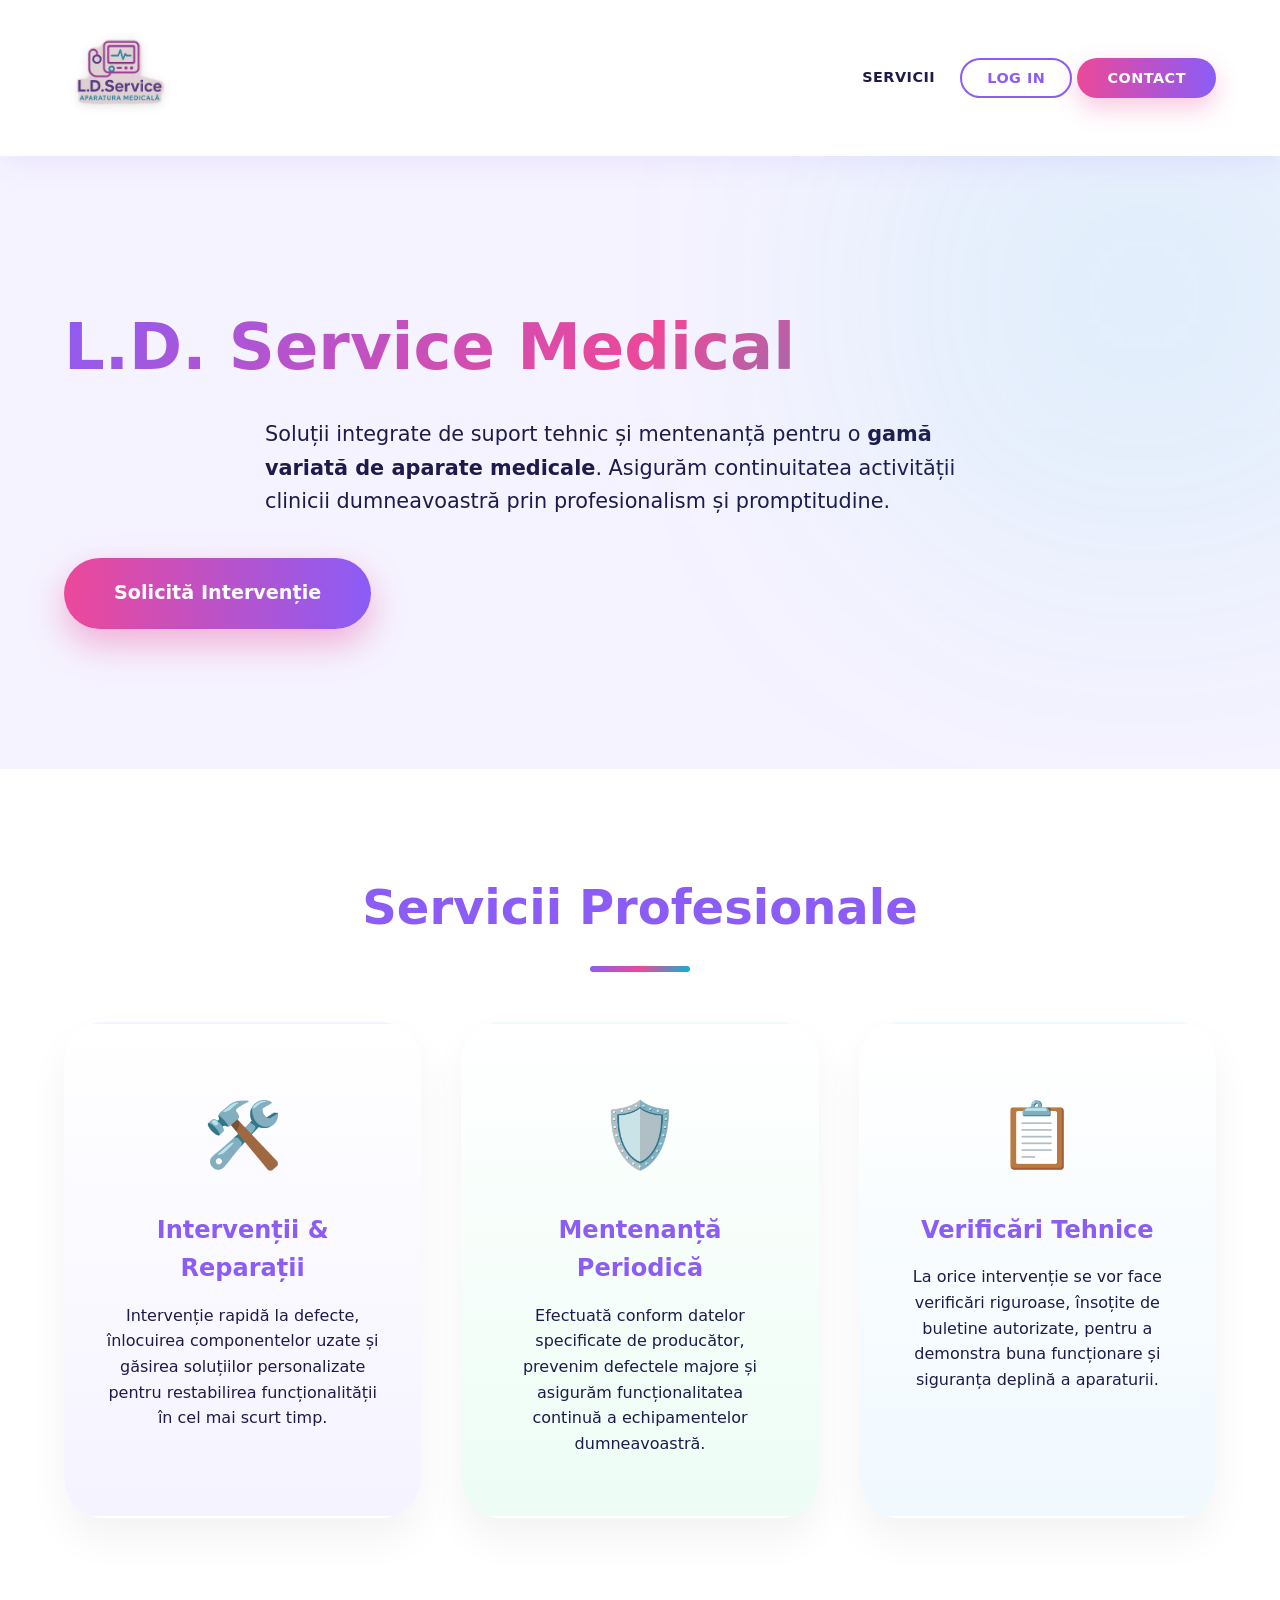
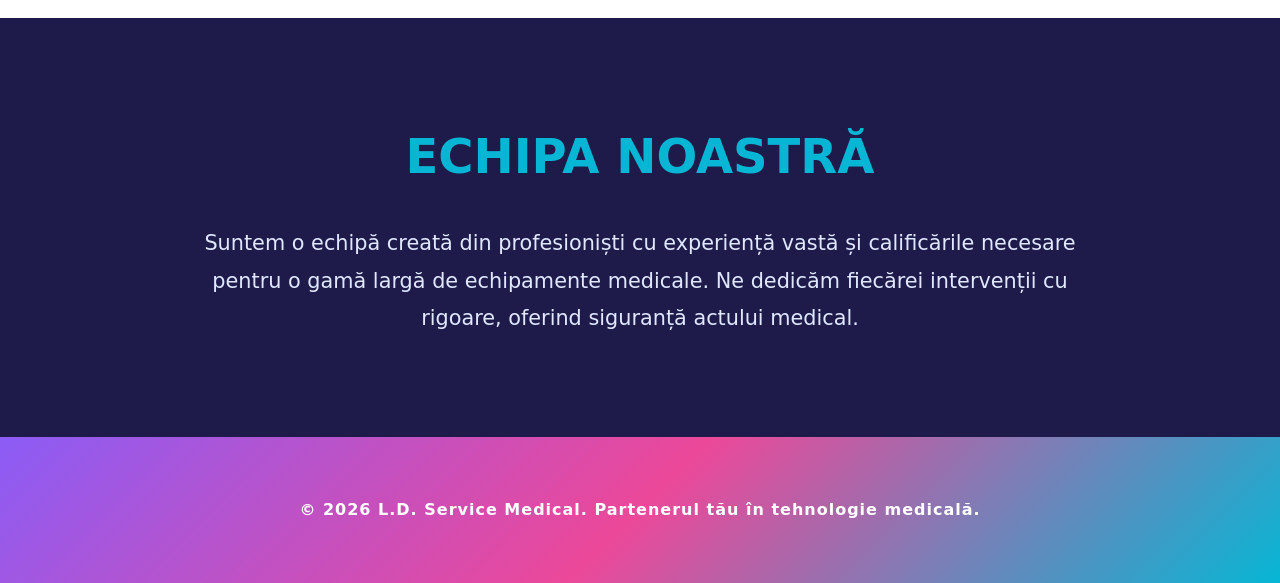
==== commit 054040dc: "index.html" ====
--- a/index.html
+++ b/index.html
@@ -3,74 +3,76 @@
 <head>
   <meta charset="UTF-8" />
   <meta name="viewport" content="width=device-width, initial-scale=1.0"/>
-  <title>L.D. Service Medical | Mentenanță Echipamente</title>
+  <title>L.D. Service Medical | Mentenanță și Reparații Profesionale</title>
   <link rel="stylesheet" href="style.css" />
 </head>
 <body>
 
   <header>
     <div class="container header-content">
-      <a href="#" class="brand">
+      <a href="index.html" class="brand">
         <img src="logo.png" alt="L.D. Service Medical" class="logo" />
       </a>
       <nav class="main-nav">
-        <a href="#despre">Despre</a>
         <a href="#servicii">Servicii</a>
-        <a href="#contact">Contact</a>
-        <a href="login.html" class="btn-login">Log In</a>
+        <div class="nav-auth">
+          <a href="login.html" class="btn-login">Log In</a>
+          <a href="contact.html" class="btn-nav-contact">Contact</a>
+        </div>
       </nav>
     </div>
   </header>
 
   <main>
-    <section class="hero">
+    <section class="hero-vibrance">
       <div class="container">
-        <h1 class="hero-title small-title">L.D. Service Medical</h1>
-        <p class="hero-description">
-          Suntem partenerul strategic al unităților medicale pentru asigurarea continuității activității. 
-          Oferim soluții tehnice complete, de la mentenanță preventivă la reparații complexe, garantând 
-          performanța optimă a echipamentelor vitale pentru pacienții dumneavoastră.
+        <h1 class="hero-title">L.D. Service Medical</h1>
+        <p class="hero-subtitle">
+          Soluții integrate de suport tehnic și mentenanță pentru o <strong>gamă variată de aparate medicale</strong>. 
+          Asigurăm continuitatea activității clinicii dumneavoastră prin profesionalism și promptitudine.
         </p>
         <div class="hero-btns">
-          <a href="contact.html" class="btn">Solicită Intervenție</a>
-          <a href="#servicii" class="btn btn-outline">Vezi Portofoliu Servicii</a>
+          <a href="contact.html" class="btn-hero">Solicită Intervenție</a>
         </div>
       </div>
     </section>
 
-    <section id="despre" class="section">
+    <section id="servicii" class="section">
       <div class="container">
-        <div class="about-card">
-          <h2>Despre Noi</h2>
-          <div class="divider"></div>
-          <p class="section-text">
-            În spatele fiecărei intervenții reușite se află o <strong>echipă creată din profesioniști pasionați</strong>, 
-            având calificările și certificările necesare pentru a interveni asupra unei game vaste de echipamente medicale. 
-          </p>
-          <p class="section-text mt-1">
-            Ne mândrim cu o abordare riguroasă, unde precizia tehnică se întâlnește cu responsabilitatea față de siguranța medicală, 
-            asigurându-ne că fiecare dispozitiv, de la injectomate la instalații de oxigen, funcționează la parametrii nominali.
-          </p>
+        <h2>Servicii Profesionale</h2>
+        <div class="divider"></div>
+        <div class="grid">
+          
+          <article class="card card-accent-1">
+            <div class="card-icon">🛠️</div>
+            <h3>Intervenții & Reparații</h3>
+            <p>Intervenție rapidă la defecte, înlocuirea componentelor uzate și găsirea soluțiilor personalizate pentru restabilirea funcționalității în cel mai scurt timp.</p>
+          </article>
+
+          <article class="card card-accent-2">
+            <div class="card-icon">🛡️</div>
+            <h3>Mentenanță Periodică</h3>
+            <p>Efectuată conform datelor specificate de producător, prevenim defectele majore și asigurăm funcționalitatea continuă a echipamentelor dumneavoastră.</p>
+          </article>
+
+          <article class="card card-accent-3">
+            <div class="card-icon">📋</div>
+            <h3>Verificări Tehnice</h3>
+            <p>La orice intervenție se vor face verificări riguroase, însoțite de buletine autorizate, pentru a demonstra buna funcționare și siguranța deplină a aparaturii.</p>
+          </article>
+          
         </div>
       </div>
     </section>
 
-    <section id="servicii" class="section bg-light">
+    <section class="section about-highlight">
       <div class="container">
-        <h2>Serviciile noastre</h2>
-        <div class="grid">
-          <article class="card">
-            <h3>Diagnoză & Reparații</h3>
-            <p>Intervenții prompte pentru restabilirea funcționalității în cel mai scurt timp.</p>
-          </article>
-          <article class="card">
-            <h3>Mentenanță Preventivă</h3>
-            <p>Planificări riguroase pentru extinderea duratei de viață a aparaturii.</p>
-          </article>
-          <article class="card">
-            <h3>Verificări Periodice</h3>
-            <p>Validarea parametrilor tehnici conform normelor în vigoare.</p>
-          </article>
+        <div class="about-content">
+          <h2>Echipa noastră</h2>
+          <p>
+            Suntem o echipă creată din profesioniști cu experiență vastă și calificările necesare pentru 
+            o gamă largă de echipamente medicale. Ne dedicăm fiecărei intervenții cu rigoare, oferind siguranță actului medical.
+          </p>
         </div>
       </div>
     </section>
@@ -78,7 +80,7 @@
 
   <footer>
     <div class="container">
-      <p>&copy; 2026 L.D. Service Medical. Toate drepturile rezervate.</p>
+      <p>&copy; 2026 L.D. Service Medical. Partenerul tău în tehnologie medicală.</p>
     </div>
   </footer>
 
--- a/style.css
+++ b/style.css
@@ -1,10 +1,17 @@
+/* =========================================
+   1. PALETĂ VIBRANTĂ & NEON
+   ========================================= */
 :root {
-    --primary: #a05cff;
-    --secondary: #ff7ac7;
-    --dark: #333;
-    --light: #faf5ff;
+    --primary: #8b5cf6;       /* Mov Electric */
+    --secondary: #ec4899;     /* Roz Neon */
+    --turquoise: #06b6d4;     /* Turcoaz/Cyan */
+    --dark: #1e1b4b;          /* Indigo foarte închis (pentru text) */
+    --light-bg: #f5f3ff;      /* Fundal foarte ușor mov */
     --white: #ffffff;
-    --shadow: 0 4px 20px rgba(0,0,0,0.08);
+    --grad-vibrant: linear-gradient(135deg, #8b5cf6 0%, #ec4899 50%, #06b6d4 100%);
+    --grad-btn: linear-gradient(90deg, #ec4899 0%, #8b5cf6 100%);
+    --shadow-vibrant: 0 10px 25px rgba(236, 72, 153, 0.3);
+    --transition: 0.3s cubic-bezier(0.175, 0.885, 0.32, 1.275);
 }
 
 * {
@@ -13,29 +20,29 @@
     box-sizing: border-box;
 }
 
-html { scroll-behavior: smooth; }
-
 body {
-    font-family: 'Segoe UI', Roboto, Helvetica, Arial, sans-serif;
-    line-height: 1.6;
+    font-family: 'Segoe UI', system-ui, sans-serif;
     color: var(--dark);
     background-color: var(--white);
+    line-height: 1.6;
 }
 
 .container {
     width: 90%;
-    max-width: 1100px;
+    max-width: 1200px;
     margin: auto;
 }
 
-/* HEADER */
+/* =========================================
+   2. HEADER & LOGO
+   ========================================= */
 header {
     background: var(--white);
-    padding: 1rem 0;
+    padding: 1.2rem 0;
     position: sticky;
     top: 0;
-    box-shadow: 0 2px 15px rgba(0,0,0,0.03);
-    z-index: 100;
+    box-shadow: 0 4px 30px rgba(139, 92, 246, 0.1);
+    z-index: 1000;
 }
 
 .header-content {
@@ -44,170 +51,261 @@
     align-items: center;
 }
 
-.logo { height: 50px; }
+.logo { 
+    height: 110px; 
+    width: auto;
+    filter: drop-shadow(0 2px 5px rgba(0,0,0,0.1));
+}
+
+.main-nav {
+    display: flex;
+    align-items: center;
+    gap: 25px;
+}
 
 .main-nav a {
     text-decoration: none;
-    color: var(--primary);
-    font-weight: 600;
-    margin-left: 1.5rem;
-    transition: 0.3s;
-}
-
-.main-nav a:hover { color: var(--secondary); }
-
-/* HERO */
-.hero {
+    color: var(--dark);
+    font-weight: 700;
+    text-transform: uppercase;
+    font-size: 0.9rem;
+    letter-spacing: 0.5px;
+    transition: var(--transition);
+}
+
+.main-nav a:hover {
+    color: var(--secondary);
+}
+
+.btn-login {
+    border: 2px solid var(--primary);
+    padding: 10px 25px;
+    border-radius: 50px;
+    color: var(--primary) !important;
+}
+
+.btn-login:hover {
+    background: var(--primary);
+    color: white !important;
+    box-shadow: 0 5px 15px rgba(139, 92, 246, 0.4);
+}
+
+.btn-nav-contact {
+    background: var(--grad-btn);
+    color: white !important;
+    padding: 12px 30px;
+    border-radius: 50px;
+    box-shadow: var(--shadow-vibrant);
+}
+
+/* =========================================
+   3. HERO SECTION (Vibrant)
+   ========================================= */
+.hero-vibrance {
+    padding: 140px 0;
+    background: var(--light-bg);
+    position: relative;
+    overflow: hidden;
+}
+
+/* Adăugăm un efect de cerc colorat în fundal */
+.hero-vibrance::before {
+    content: '';
+    position: absolute;
+    top: -10%;
+    right: -5%;
+    width: 400px;
+    height: 400px;
+    background: var(--turquoise);
+    filter: blur(150px);
+    opacity: 0.15;
+    z-index: 0;
+}
+
+.hero-title {
+    font-size: 4rem;
+    font-weight: 900;
+    margin-bottom: 20px;
+    background: var(--grad-vibrant);
+    -webkit-background-clip: text;
+    -webkit-text-fill-color: transparent;
+    position: relative;
+    z-index: 1;
+}
+
+.hero-subtitle {
+    font-size: 1.3rem;
+    color: var(--dark);
+    max-width: 750px;
+    margin: 0 auto 40px;
+    font-weight: 500;
+}
+
+.btn-hero {
+    display: inline-block;
+    padding: 20px 50px;
+    background: var(--grad-btn);
+    color: white;
+    text-decoration: none;
+    border-radius: 50px;
+    font-weight: 800;
+    font-size: 1.2rem;
+    box-shadow: 0 15px 35px rgba(236, 72, 153, 0.4);
+    transition: var(--transition);
+}
+
+.btn-hero:hover {
+    transform: translateY(-5px) scale(1.05);
+}
+
+/* =========================================
+   4. ECHIPA & DESPRE (Culori Vii)
+   ========================================= */
+.about-highlight {
     padding: 100px 0;
-    background: linear-gradient(135deg, #fdfbff 0%, #f5eeff 100%);
+    background: var(--dark);
+    color: white;
     text-align: center;
 }
 
-.hero h1 {
+.about-highlight h2 {
+    color: var(--turquoise);
     font-size: 3rem;
-    color: var(--primary);
-    margin-bottom: 1rem;
-}
-
-.hero p {
-    font-size: 1.2rem;
-    max-width: 700px;
-    margin: 0 auto 2rem;
-}
-
-.hero-btns {
-    display: flex;
-    gap: 15px;
-    justify-content: center;
-}
-
-/* BUTOANE */
-.btn {
-    padding: 12px 28px;
-    border-radius: 50px;
-    text-decoration: none;
-    font-weight: 600;
-    transition: 0.3s;
-    background: linear-gradient(90deg, var(--secondary), var(--primary));
-    color: var(--white);
-    border: none;
-}
-
-.btn-outline {
-    background: transparent;
-    border: 2px solid var(--primary);
-    color: var(--primary);
-}
-
-.btn:hover {
-    transform: translateY(-2px);
-    box-shadow: 0 5px 15px rgba(160, 92, 255, 0.3);
-}
-
-/* SECTIUNI */
-.section { padding: 80px 0; text-align: center; }
-.bg-light { background-color: var(--light); }
-
-h2 { font-size: 2.2rem; color: var(--primary); margin-bottom: 0.5rem; }
+    margin-bottom: 30px;
+    text-transform: uppercase;
+}
+
+.about-highlight p {
+    font-size: 1.3rem;
+    max-width: 900px;
+    margin: 0 auto;
+    line-height: 1.8;
+    color: #e0e7ff;
+}
+
+/* =========================================
+   5. SERVICII (Carduri Turcoaz & Mov)
+   ========================================= */
+.section { padding: 100px 0; text-align: center; }
+
+h2 { font-size: 3rem; font-weight: 800; color: var(--primary); }
 
 .divider {
-    width: 60px;
-    height: 4px;
-    background: var(--secondary);
-    margin: 0 auto 2rem;
-    border-radius: 2px;
-}
-
-.section-text { max-width: 800px; margin: auto; font-size: 1.1rem; }
-
-/* GRID SERVICII */
+    width: 100px;
+    height: 6px;
+    background: var(--grad-vibrant);
+    margin: 20px auto 50px;
+    border-radius: 10px;
+}
+
 .grid {
     display: grid;
-    grid-template-columns: repeat(auto-fit, minmax(280px, 1fr));
-    gap: 30px;
-    margin-top: 40px;
+    grid-template-columns: repeat(auto-fit, minmax(300px, 1fr));
+    gap: 40px;
 }
 
 .card {
-    background: var(--white);
-    padding: 40px 30px;
+    background: white;
+    padding: 60px 40px;
+    border-radius: 40px;
+    box-shadow: 0 20px 40px rgba(0,0,0,0.05);
+    border: 2px solid transparent;
+    transition: var(--transition);
+}
+
+.card:hover {
+    transform: translateY(-15px);
+    border-color: var(--turquoise);
+    box-shadow: 0 30px 60px rgba(6, 182, 212, 0.15);
+}
+
+.card-icon { font-size: 4rem; margin-bottom: 25px; display: block; }
+.card h3 { color: var(--primary); font-size: 1.5rem; margin-bottom: 15px; }
+
+/* Fundaluri Carduri */
+.card-accent-1 { background: linear-gradient(to bottom, #ffffff, #f5f3ff); }
+.card-accent-2 { background: linear-gradient(to bottom, #ffffff, #ecfdf5); }
+.card-accent-3 { background: linear-gradient(to bottom, #ffffff, #f0f9ff); }
+
+/* =========================================
+   6. CONTACT FORM (Vibrant)
+   ========================================= */
+.form-wrapper {
+    max-width: 700px;
+    margin: 0 auto;
+    background: white;
+    padding: 60px;
+    border-radius: 40px;
+    box-shadow: 0 30px 70px rgba(139, 92, 246, 0.15);
+    text-align: left;
+}
+
+.subtitle-form {
+    color: var(--secondary);
+    font-weight: 800;
+    font-size: 1.2rem;
+    margin-bottom: 35px;
+    border-left: 6px solid var(--turquoise);
+    padding-left: 20px;
+}
+
+.form-group label {
+    font-weight: 700;
+    color: var(--dark);
+    font-size: 1rem;
+}
+
+.form-group input, .form-group select, .form-group textarea {
+    width: 100%;
+    padding: 16px 20px;
+    border: 2px solid #eef2ff;
     border-radius: 20px;
-    box-shadow: var(--shadow);
-    transition: 0.3s;
-}
-
-.card:hover { transform: translateY(-10px); }
-.card h3 { color: var(--secondary); margin-bottom: 15px; }
-
-/* FOOTER */
-footer {
-    background: var(--primary);
-    color: var(--white);
-    padding: 30px 0;
-    text-align: center;
-}
-
-/* RESPONSIVE */
-@media (max-width: 768px) {
-    .hero h1 { font-size: 2.2rem; }
-    .main-nav { display: none; } /* Recomandat: Adaugă un meniu burger ulterior */
-    .hero-btns { flex-direction: column; align-items: center; }
-}
-/* STILURI PENTRU FORMULAR */
-.form-wrapper {
-    max-width: 600px;
-    margin: 0 auto;
-    background: var(--white);
-    padding: 40px;
-    border-radius: 20px;
-    box-shadow: var(--shadow);
-    text-align: left;
-}
-
-.contact-form {
-    margin-top: 30px;
-}
-
-.form-group {
-    margin-bottom: 20px;
-}
-
-.form-group label {
-    display: block;
-    margin-bottom: 8px;
-    font-weight: 600;
-    color: var(--primary);
-}
-
-.form-group input, 
-.form-group select, 
-.form-group textarea {
-    width: 100%;
-    padding: 12px 15px;
-    border: 2px solid #eee;
-    border-radius: 8px;
-    font-family: inherit;
+    background: #f8faff;
     font-size: 1rem;
     transition: 0.3s;
 }
 
-.form-group input:focus, 
-.form-group textarea:focus {
+.form-group input:focus, .form-group select:focus, .form-group textarea:focus {
     outline: none;
-    border-color: var(--primary);
-    background-color: #fff;
+    border-color: var(--turquoise);
+    background: white;
+    box-shadow: 0 0 0 5px rgba(6, 182, 212, 0.1);
 }
 
 .btn-full {
     width: 100%;
+    padding: 20px;
+    background: var(--grad-vibrant);
+    color: white;
+    border: none;
+    border-radius: 20px;
+    font-weight: 800;
+    font-size: 1.3rem;
     cursor: pointer;
-    border: none;
-    font-size: 1.1rem;
-    margin-top: 10px;
-}
-
-@media (max-width: 480px) {
-    .form-wrapper {
-        padding: 25px;
-    }
-}
+    box-shadow: var(--shadow-vibrant);
+    transition: var(--transition);
+}
+
+.btn-full:hover {
+    transform: scale(1.02);
+    filter: brightness(1.1);
+}
+
+/* =========================================
+   7. FOOTER
+   ========================================= */
+footer {
+    background: var(--grad-vibrant);
+    color: white;
+    padding: 60px 0;
+    text-align: center;
+}
+
+footer p { font-weight: 700; letter-spacing: 1px; }
+
+/* Responsive */
+@media (max-width: 768px) {
+    .hero-title { font-size: 2.8rem; }
+    .logo { height: 80px; }
+    .main-nav { display: none; }
+}
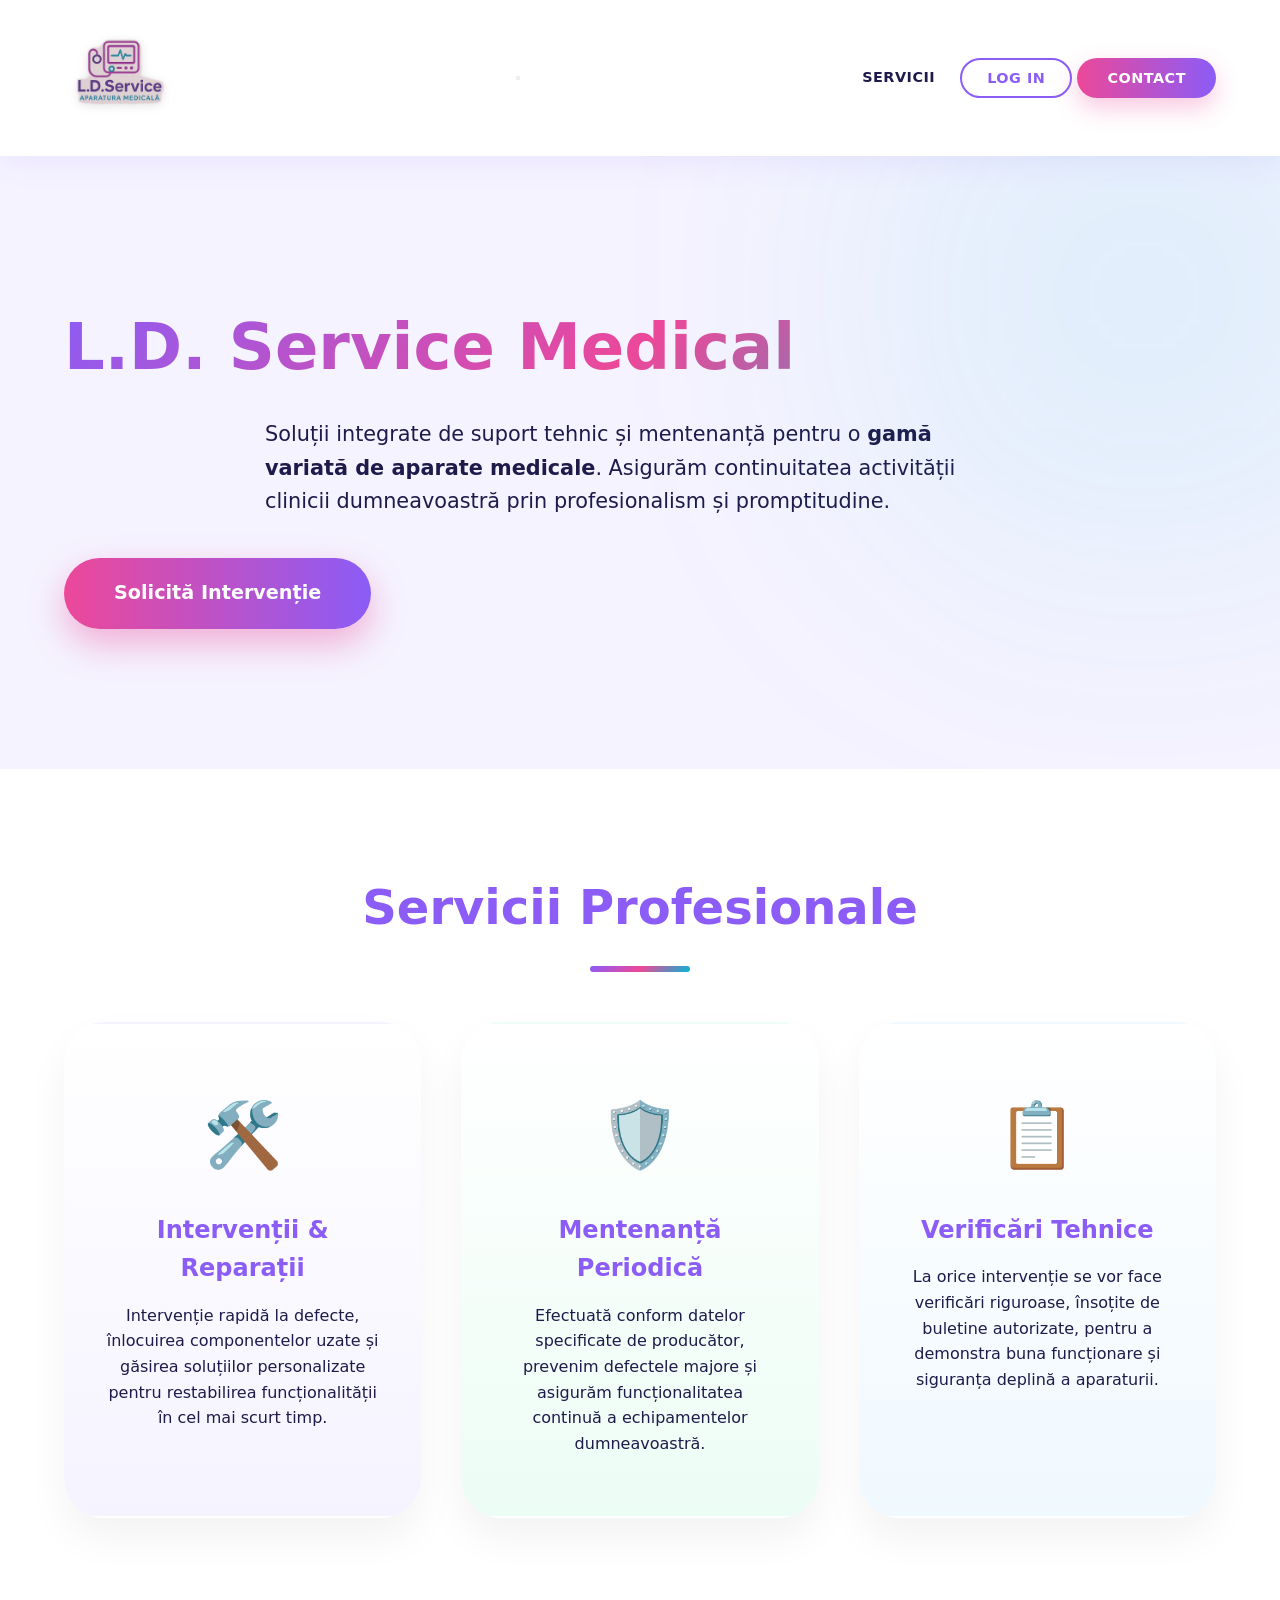
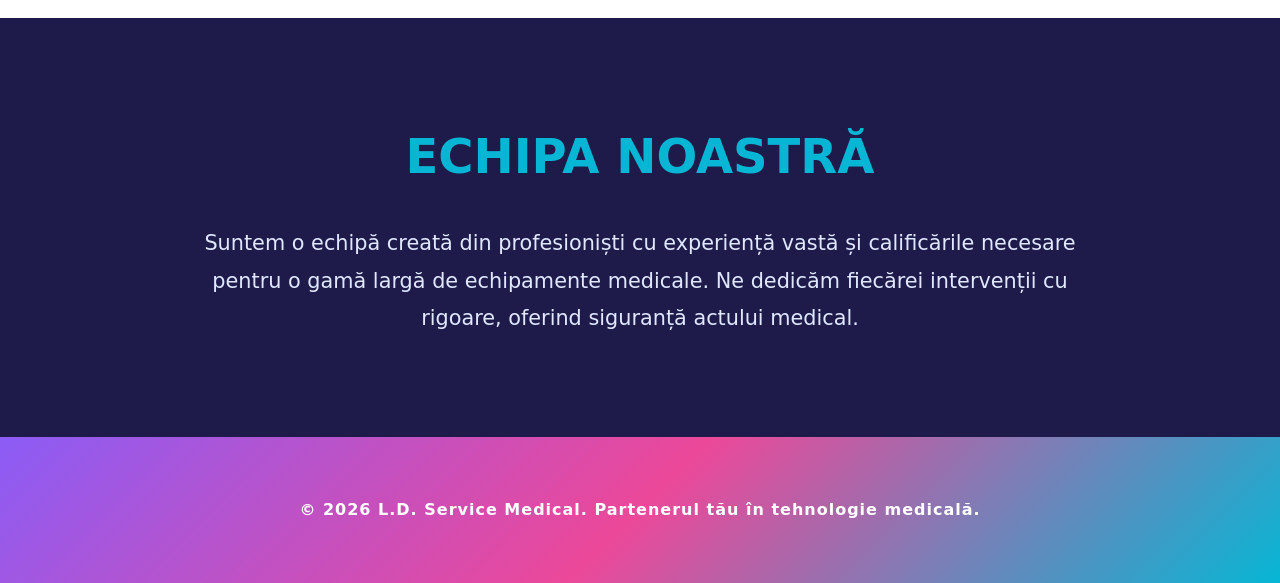
==== commit 916959d9: "index.html" ====
--- a/index.html
+++ b/index.html
@@ -8,20 +8,27 @@
 </head>
 <body>
 
-  <header>
-    <div class="container header-content">
-      <a href="index.html" class="brand">
-        <img src="logo.png" alt="L.D. Service Medical" class="logo" />
-      </a>
-      <nav class="main-nav">
-        <a href="#servicii">Servicii</a>
-        <div class="nav-auth">
-          <a href="login.html" class="btn-login">Log In</a>
-          <a href="contact.html" class="btn-nav-contact">Contact</a>
-        </div>
-      </nav>
-    </div>
-  </header>
+ <header>
+  <div class="container header-content">
+    <a href="index.html" class="brand">
+      <img src="logo.png" alt="L.D. Service Medical" class="logo" />
+    </a>
+    
+    <button class="menu-toggle" aria-label="Deschide meniul">
+      <span class="bar"></span>
+      <span class="bar"></span>
+      <span class="bar"></span>
+    </button>
+
+    <nav class="main-nav">
+      <a href="index.html#servicii">Servicii</a>
+      <div class="nav-auth">
+        <a href="login.html" class="btn-login">Log In</a>
+        <a href="contact.html" class="btn-nav-contact">Contact</a>
+      </div>
+    </nav>
+  </div>
+</header>
 
   <main>
     <section class="hero-vibrance">
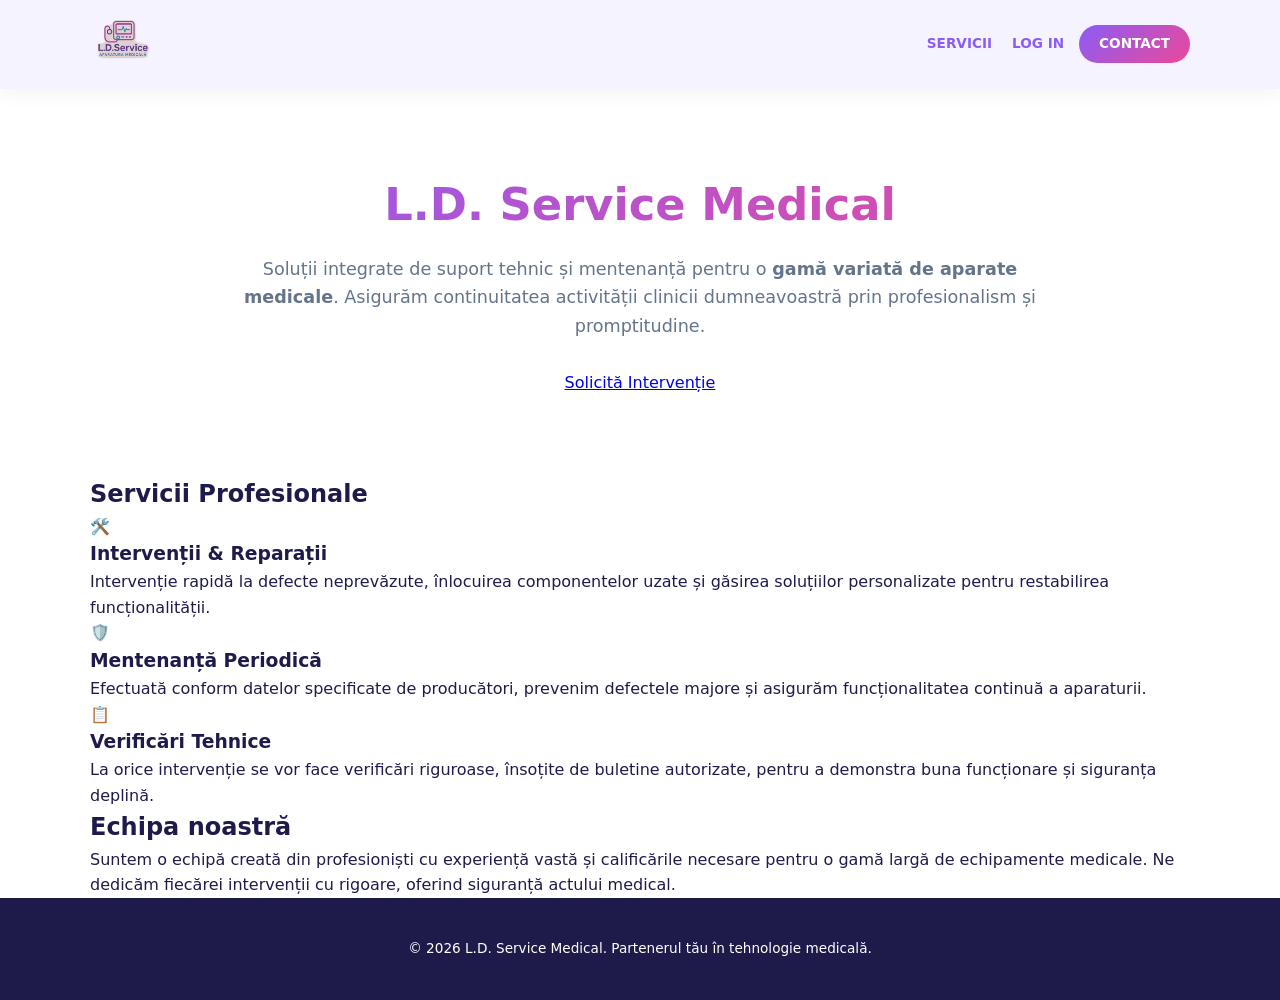
==== commit 58c9fec6: "index.html" ====
--- a/index.html
+++ b/index.html
@@ -1,95 +1,103 @@
 <!DOCTYPE html>
 <html lang="ro">
 <head>
-  <meta charset="UTF-8" />
-  <meta name="viewport" content="width=device-width, initial-scale=1.0"/>
-  <title>L.D. Service Medical | Mentenanță și Reparații Profesionale</title>
-  <link rel="stylesheet" href="style.css" />
+    <meta charset="UTF-8">
+    <meta name="viewport" content="width=device-width, initial-scale=1.0">
+    <title>L.D. Service Medical | Profesionalism & Siguranță</title>
+    <link rel="stylesheet" href="style.css">
 </head>
 <body>
 
- <header>
-  <div class="container header-content">
-    <a href="index.html" class="brand">
-      <img src="logo.png" alt="L.D. Service Medical" class="logo" />
-    </a>
-    
-    <button class="menu-toggle" aria-label="Deschide meniul">
-      <span class="bar"></span>
-      <span class="bar"></span>
-      <span class="bar"></span>
-    </button>
+    <header>
+        <div class="container header-content">
+            <a href="index.html" class="brand">
+                <img src="logo.png" alt="L.D. Service Medical" class="logo">
+            </a>
+            
+            <button class="menu-toggle" aria-label="Meniu">
+                <span class="bar"></span>
+                <span class="bar"></span>
+                <span class="bar"></span>
+            </button>
 
-    <nav class="main-nav">
-      <a href="index.html#servicii">Servicii</a>
-      <div class="nav-auth">
-        <a href="login.html" class="btn-login">Log In</a>
-        <a href="contact.html" class="btn-nav-contact">Contact</a>
-      </div>
-    </nav>
-  </div>
-</header>
+            <nav class="main-nav">
+                <a href="#servicii">Servicii</a>
+                <div class="nav-auth">
+                    <a href="login.html" class="btn-login">Log In</a>
+                    <a href="contact.html" class="btn-nav-contact">Contact</a>
+                </div>
+            </nav>
+        </div>
+    </header>
 
-  <main>
-    <section class="hero-vibrance">
-      <div class="container">
-        <h1 class="hero-title">L.D. Service Medical</h1>
-        <p class="hero-subtitle">
-          Soluții integrate de suport tehnic și mentenanță pentru o <strong>gamă variată de aparate medicale</strong>. 
-          Asigurăm continuitatea activității clinicii dumneavoastră prin profesionalism și promptitudine.
-        </p>
-        <div class="hero-btns">
-          <a href="contact.html" class="btn-hero">Solicită Intervenție</a>
+    <main>
+        <section class="hero-vibrance">
+            <div class="container">
+                <h1 class="hero-title">L.D. Service Medical</h1>
+                <p class="hero-subtitle">
+                    Soluții integrate de suport tehnic și mentenanță pentru o <strong>gamă variată de aparate medicale</strong>. 
+                    Asigurăm continuitatea activității clinicii dumneavoastră prin profesionalism și promptitudine.
+                </p>
+                <div class="hero-btns">
+                    <a href="contact.html" class="btn-hero">Solicită Intervenție</a>
+                </div>
+            </div>
+        </section>
+
+        <section id="servicii" class="section">
+            <div class="container">
+                <h2>Servicii Profesionale</h2>
+                <div class="divider"></div>
+                
+                <div class="grid">
+                    <article class="card card-accent-1">
+                        <div class="card-icon">🛠️</div>
+                        <h3>Intervenții & Reparații</h3>
+                        <p>Intervenție rapidă la defecte neprevăzute, înlocuirea componentelor uzate și găsirea soluțiilor personalizate pentru restabilirea funcționalității.</p>
+                    </article>
+
+                    <article class="card card-accent-2">
+                        <div class="card-icon">🛡️</div>
+                        <h3>Mentenanță Periodică</h3>
+                        <p>Efectuată conform datelor specificate de producători, prevenim defectele majore și asigurăm funcționalitatea continuă a aparaturii.</p>
+                    </article>
+
+                    <article class="card card-accent-3">
+                        <div class="card-icon">📋</div>
+                        <h3>Verificări Tehnice</h3>
+                        <p>La orice intervenție se vor face verificări riguroase, însoțite de buletine autorizate, pentru a demonstra buna funcționare și siguranța deplină.</p>
+                    </article>
+                </div>
+            </div>
+        </section>
+
+        <section class="section about-highlight">
+            <div class="container">
+                <div class="about-content">
+                    <h2>Echipa noastră</h2>
+                    <p>
+                        Suntem o echipă creată din profesioniști cu experiență vastă și calificările necesare pentru 
+                        o gamă largă de echipamente medicale. Ne dedicăm fiecărei intervenții cu rigoare, oferind siguranță actului medical.
+                    </p>
+                </div>
+            </div>
+        </section>
+    </main>
+
+    <footer>
+        <div class="container">
+            <p>&copy; 2026 L.D. Service Medical. Partenerul tău în tehnologie medicală.</p>
         </div>
-      </div>
-    </section>
+    </footer>
 
-    <section id="servicii" class="section">
-      <div class="container">
-        <h2>Servicii Profesionale</h2>
-        <div class="divider"></div>
-        <div class="grid">
-          
-          <article class="card card-accent-1">
-            <div class="card-icon">🛠️</div>
-            <h3>Intervenții & Reparații</h3>
-            <p>Intervenție rapidă la defecte, înlocuirea componentelor uzate și găsirea soluțiilor personalizate pentru restabilirea funcționalității în cel mai scurt timp.</p>
-          </article>
+    <script>
+        const toggle = document.querySelector('.menu-toggle');
+        const nav = document.querySelector('.main-nav');
 
-          <article class="card card-accent-2">
-            <div class="card-icon">🛡️</div>
-            <h3>Mentenanță Periodică</h3>
-            <p>Efectuată conform datelor specificate de producător, prevenim defectele majore și asigurăm funcționalitatea continuă a echipamentelor dumneavoastră.</p>
-          </article>
-
-          <article class="card card-accent-3">
-            <div class="card-icon">📋</div>
-            <h3>Verificări Tehnice</h3>
-            <p>La orice intervenție se vor face verificări riguroase, însoțite de buletine autorizate, pentru a demonstra buna funcționare și siguranța deplină a aparaturii.</p>
-          </article>
-          
-        </div>
-      </div>
-    </section>
-
-    <section class="section about-highlight">
-      <div class="container">
-        <div class="about-content">
-          <h2>Echipa noastră</h2>
-          <p>
-            Suntem o echipă creată din profesioniști cu experiență vastă și calificările necesare pentru 
-            o gamă largă de echipamente medicale. Ne dedicăm fiecărei intervenții cu rigoare, oferind siguranță actului medical.
-          </p>
-        </div>
-      </div>
-    </section>
-  </main>
-
-  <footer>
-    <div class="container">
-      <p>&copy; 2026 L.D. Service Medical. Partenerul tău în tehnologie medicală.</p>
-    </div>
-  </footer>
-
+        toggle.addEventListener('click', () => {
+            toggle.classList.toggle('active');
+            nav.classList.toggle('active');
+        });
+    </script>
 </body>
 </html>
--- a/style.css
+++ b/style.css
@@ -1,48 +1,41 @@
 /* =========================================
-   1. PALETĂ VIBRANTĂ & NEON
+   1. PALETĂ REVIZUITĂ & VARIABILE
    ========================================= */
 :root {
-    --primary: #8b5cf6;       /* Mov Electric */
-    --secondary: #ec4899;     /* Roz Neon */
-    --turquoise: #06b6d4;     /* Turcoaz/Cyan */
-    --dark: #1e1b4b;          /* Indigo foarte închis (pentru text) */
-    --light-bg: #f5f3ff;      /* Fundal foarte ușor mov */
-    --white: #ffffff;
-    --grad-vibrant: linear-gradient(135deg, #8b5cf6 0%, #ec4899 50%, #06b6d4 100%);
-    --grad-btn: linear-gradient(90deg, #ec4899 0%, #8b5cf6 100%);
-    --shadow-vibrant: 0 10px 25px rgba(236, 72, 153, 0.3);
-    --transition: 0.3s cubic-bezier(0.175, 0.885, 0.32, 1.275);
-}
-
-* {
-    margin: 0;
-    padding: 0;
-    box-sizing: border-box;
-}
+    --primary: #8b5cf6;
+    --secondary: #ec4899;
+    --turquoise: #06b6d4;
+    --header-bg: #f5f3ff;
+    --body-bg: #ffffff;
+    --dark-text: #1e1b4b;
+    --light-text: #64748b;
+    --grad-vibrant: linear-gradient(135deg, #8b5cf6 0%, #ec4899 100%);
+    --shadow-soft: 0 4px 20px rgba(0, 0, 0, 0.05);
+    --transition: 0.3s ease;
+}
+
+* { margin: 0; padding: 0; box-sizing: border-box; }
 
 body {
     font-family: 'Segoe UI', system-ui, sans-serif;
-    color: var(--dark);
-    background-color: var(--white);
+    color: var(--dark-text);
+    background-color: var(--body-bg);
     line-height: 1.6;
-}
-
-.container {
-    width: 90%;
-    max-width: 1200px;
-    margin: auto;
-}
-
-/* =========================================
-   2. HEADER & LOGO
+    overflow-x: hidden; /* Previne scroll-ul orizontal pe mobil */
+}
+
+.container { width: 90%; max-width: 1100px; margin: auto; }
+
+/* =========================================
+   2. HEADER & NAVIGATION (FIX PENTRU MOBIL)
    ========================================= */
 header {
-    background: var(--white);
-    padding: 1.2rem 0;
+    background: var(--header-bg);
+    padding: 0.5rem 0;
     position: sticky;
     top: 0;
-    box-shadow: 0 4px 30px rgba(139, 92, 246, 0.1);
-    z-index: 1000;
+    z-index: 1100;
+    box-shadow: var(--shadow-soft);
 }
 
 .header-content {
@@ -52,260 +45,168 @@
 }
 
 .logo { 
-    height: 110px; 
+    height: 65px; 
     width: auto;
-    filter: drop-shadow(0 2px 5px rgba(0,0,0,0.1));
-}
-
-.main-nav {
-    display: flex;
-    align-items: center;
-    gap: 25px;
+    z-index: 1200;
+}
+
+/* BUTON HAMBURGER (Apare doar pe mobil) */
+.menu-toggle {
+    display: none;
+    flex-direction: column;
+    gap: 5px;
+    background: none;
+    border: none;
+    cursor: pointer;
+    z-index: 1200;
+    padding: 10px;
+}
+
+.menu-toggle span {
+    display: block;
+    width: 25px;
+    height: 3px;
+    background: var(--primary);
+    border-radius: 3px;
+    transition: 0.3s;
+}
+
+/* NAVIGAȚIE DESKTOP */
+.main-nav { 
+    display: flex; 
+    align-items: center; 
+    gap: 20px; 
 }
 
 .main-nav a {
     text-decoration: none;
-    color: var(--dark);
+    color: var(--primary);
     font-weight: 700;
+    font-size: 0.85rem;
     text-transform: uppercase;
-    font-size: 0.9rem;
-    letter-spacing: 0.5px;
     transition: var(--transition);
 }
 
-.main-nav a:hover {
-    color: var(--secondary);
-}
-
-.btn-login {
-    border: 2px solid var(--primary);
-    padding: 10px 25px;
+.nav-auth { display: flex; align-items: center; gap: 15px; }
+
+.btn-nav-contact {
+    background: var(--grad-vibrant);
+    color: white !important;
+    padding: 8px 20px;
     border-radius: 50px;
-    color: var(--primary) !important;
-}
-
-.btn-login:hover {
-    background: var(--primary);
-    color: white !important;
-    box-shadow: 0 5px 15px rgba(139, 92, 246, 0.4);
-}
-
-.btn-nav-contact {
-    background: var(--grad-btn);
-    color: white !important;
-    padding: 12px 30px;
-    border-radius: 50px;
-    box-shadow: var(--shadow-vibrant);
-}
-
-/* =========================================
-   3. HERO SECTION (Vibrant)
+}
+
+/* =========================================
+   3. HERO & CONTENT
    ========================================= */
 .hero-vibrance {
-    padding: 140px 0;
-    background: var(--light-bg);
-    position: relative;
-    overflow: hidden;
-}
-
-/* Adăugăm un efect de cerc colorat în fundal */
-.hero-vibrance::before {
-    content: '';
-    position: absolute;
-    top: -10%;
-    right: -5%;
-    width: 400px;
-    height: 400px;
-    background: var(--turquoise);
-    filter: blur(150px);
-    opacity: 0.15;
-    z-index: 0;
+    padding: 80px 0;
+    text-align: center;
 }
 
 .hero-title {
-    font-size: 4rem;
-    font-weight: 900;
-    margin-bottom: 20px;
+    font-size: 2.8rem;
+    font-weight: 800;
+    margin-bottom: 15px;
     background: var(--grad-vibrant);
     -webkit-background-clip: text;
     -webkit-text-fill-color: transparent;
-    position: relative;
-    z-index: 1;
 }
 
 .hero-subtitle {
-    font-size: 1.3rem;
-    color: var(--dark);
-    max-width: 750px;
-    margin: 0 auto 40px;
-    font-weight: 500;
-}
-
-.btn-hero {
-    display: inline-block;
-    padding: 20px 50px;
-    background: var(--grad-btn);
-    color: white;
-    text-decoration: none;
-    border-radius: 50px;
-    font-weight: 800;
-    font-size: 1.2rem;
-    box-shadow: 0 15px 35px rgba(236, 72, 153, 0.4);
-    transition: var(--transition);
-}
-
-.btn-hero:hover {
-    transform: translateY(-5px) scale(1.05);
-}
-
-/* =========================================
-   4. ECHIPA & DESPRE (Culori Vii)
-   ========================================= */
-.about-highlight {
-    padding: 100px 0;
-    background: var(--dark);
-    color: white;
-    text-align: center;
-}
-
-.about-highlight h2 {
-    color: var(--turquoise);
-    font-size: 3rem;
-    margin-bottom: 30px;
-    text-transform: uppercase;
-}
-
-.about-highlight p {
-    font-size: 1.3rem;
-    max-width: 900px;
-    margin: 0 auto;
-    line-height: 1.8;
-    color: #e0e7ff;
-}
-
-/* =========================================
-   5. SERVICII (Carduri Turcoaz & Mov)
-   ========================================= */
-.section { padding: 100px 0; text-align: center; }
-
-h2 { font-size: 3rem; font-weight: 800; color: var(--primary); }
-
-.divider {
-    width: 100px;
-    height: 6px;
-    background: var(--grad-vibrant);
-    margin: 20px auto 50px;
-    border-radius: 10px;
-}
-
-.grid {
-    display: grid;
-    grid-template-columns: repeat(auto-fit, minmax(300px, 1fr));
-    gap: 40px;
-}
-
-.card {
+    font-size: 1.1rem;
+    max-width: 800px;
+    margin: 0 auto 30px;
+    color: var(--light-text);
+}
+
+/* =========================================
+   4. FORMULAR CONTACT (FIX PENTRU MOBIL)
+   ========================================= */
+.form-wrapper {
+    max-width: 650px;
+    margin: 20px auto;
     background: white;
-    padding: 60px 40px;
-    border-radius: 40px;
+    padding: 40px;
+    border-radius: 30px;
     box-shadow: 0 20px 40px rgba(0,0,0,0.05);
-    border: 2px solid transparent;
-    transition: var(--transition);
-}
-
-.card:hover {
-    transform: translateY(-15px);
-    border-color: var(--turquoise);
-    box-shadow: 0 30px 60px rgba(6, 182, 212, 0.15);
-}
-
-.card-icon { font-size: 4rem; margin-bottom: 25px; display: block; }
-.card h3 { color: var(--primary); font-size: 1.5rem; margin-bottom: 15px; }
-
-/* Fundaluri Carduri */
-.card-accent-1 { background: linear-gradient(to bottom, #ffffff, #f5f3ff); }
-.card-accent-2 { background: linear-gradient(to bottom, #ffffff, #ecfdf5); }
-.card-accent-3 { background: linear-gradient(to bottom, #ffffff, #f0f9ff); }
-
-/* =========================================
-   6. CONTACT FORM (Vibrant)
-   ========================================= */
-.form-wrapper {
-    max-width: 700px;
-    margin: 0 auto;
-    background: white;
-    padding: 60px;
-    border-radius: 40px;
-    box-shadow: 0 30px 70px rgba(139, 92, 246, 0.15);
-    text-align: left;
-}
-
-.subtitle-form {
-    color: var(--secondary);
-    font-weight: 800;
-    font-size: 1.2rem;
-    margin-bottom: 35px;
-    border-left: 6px solid var(--turquoise);
-    padding-left: 20px;
-}
-
-.form-group label {
-    font-weight: 700;
-    color: var(--dark);
-    font-size: 1rem;
-}
+}
+
+.form-group { margin-bottom: 20px; text-align: left; }
 
 .form-group input, .form-group select, .form-group textarea {
     width: 100%;
-    padding: 16px 20px;
-    border: 2px solid #eef2ff;
-    border-radius: 20px;
-    background: #f8faff;
-    font-size: 1rem;
-    transition: 0.3s;
-}
-
-.form-group input:focus, .form-group select:focus, .form-group textarea:focus {
-    outline: none;
-    border-color: var(--turquoise);
-    background: white;
-    box-shadow: 0 0 0 5px rgba(6, 182, 212, 0.1);
+    padding: 12px;
+    border: 2px solid #f1f5f9;
+    border-radius: 12px;
+    font-size: 16px; /* Previne auto-zoom pe iPhone */
 }
 
 .btn-full {
     width: 100%;
-    padding: 20px;
+    padding: 15px;
     background: var(--grad-vibrant);
     color: white;
     border: none;
-    border-radius: 20px;
-    font-weight: 800;
-    font-size: 1.3rem;
+    border-radius: 50px;
+    font-weight: 700;
     cursor: pointer;
-    box-shadow: var(--shadow-vibrant);
-    transition: var(--transition);
-}
-
-.btn-full:hover {
-    transform: scale(1.02);
-    filter: brightness(1.1);
-}
-
-/* =========================================
-   7. FOOTER
-   ========================================= */
+}
+
+/* =========================================
+   5. RESPONSIVE DESIGN (REPARĂ IMAGINILE TALE)
+   ========================================= */
+@media (max-width: 768px) {
+    /* LOGO MAI MARE PE MOBIL */
+    .logo { height: 75px; }
+
+    /* AFIȘEAZĂ HAMBURGER */
+    .menu-toggle { display: flex; }
+
+    /* MENIUL DEVINE OVERLAY */
+    .main-nav {
+        position: fixed;
+        top: 0;
+        right: -100%;
+        width: 100%;
+        height: 100vh;
+        background: var(--header-bg);
+        flex-direction: column;
+        justify-content: center;
+        transition: 0.4s;
+        z-index: 1100;
+    }
+
+    .main-nav.active { right: 0; }
+
+    .main-nav a { font-size: 1.2rem; margin-bottom: 20px; }
+
+    .nav-auth { flex-direction: column; width: 80%; }
+
+    /* FIX FORMULAR CONTACT PE MOBIL */
+    .form-wrapper {
+        padding: 25px 15px;
+        width: 100%;
+        border-radius: 15px;
+        box-shadow: none;
+    }
+
+    .form-wrapper h2 { font-size: 1.8rem; text-align: center; }
+
+    .hero-title { font-size: 2rem; }
+    
+    .section { padding: 40px 0; }
+}
+
+/* ANIMATIE HAMBURGER */
+.menu-toggle.active span:nth-child(1) { transform: translateY(8px) rotate(45deg); }
+.menu-toggle.active span:nth-child(2) { opacity: 0; }
+.menu-toggle.active span:nth-child(3) { transform: translateY(-8px) rotate(-45deg); }
+
 footer {
-    background: var(--grad-vibrant);
+    background: var(--dark-text);
     color: white;
-    padding: 60px 0;
+    padding: 40px 0;
     text-align: center;
-}
-
-footer p { font-weight: 700; letter-spacing: 1px; }
-
-/* Responsive */
-@media (max-width: 768px) {
-    .hero-title { font-size: 2.8rem; }
-    .logo { height: 80px; }
-    .main-nav { display: none; }
-}
+    font-size: 0.85rem;
+}
